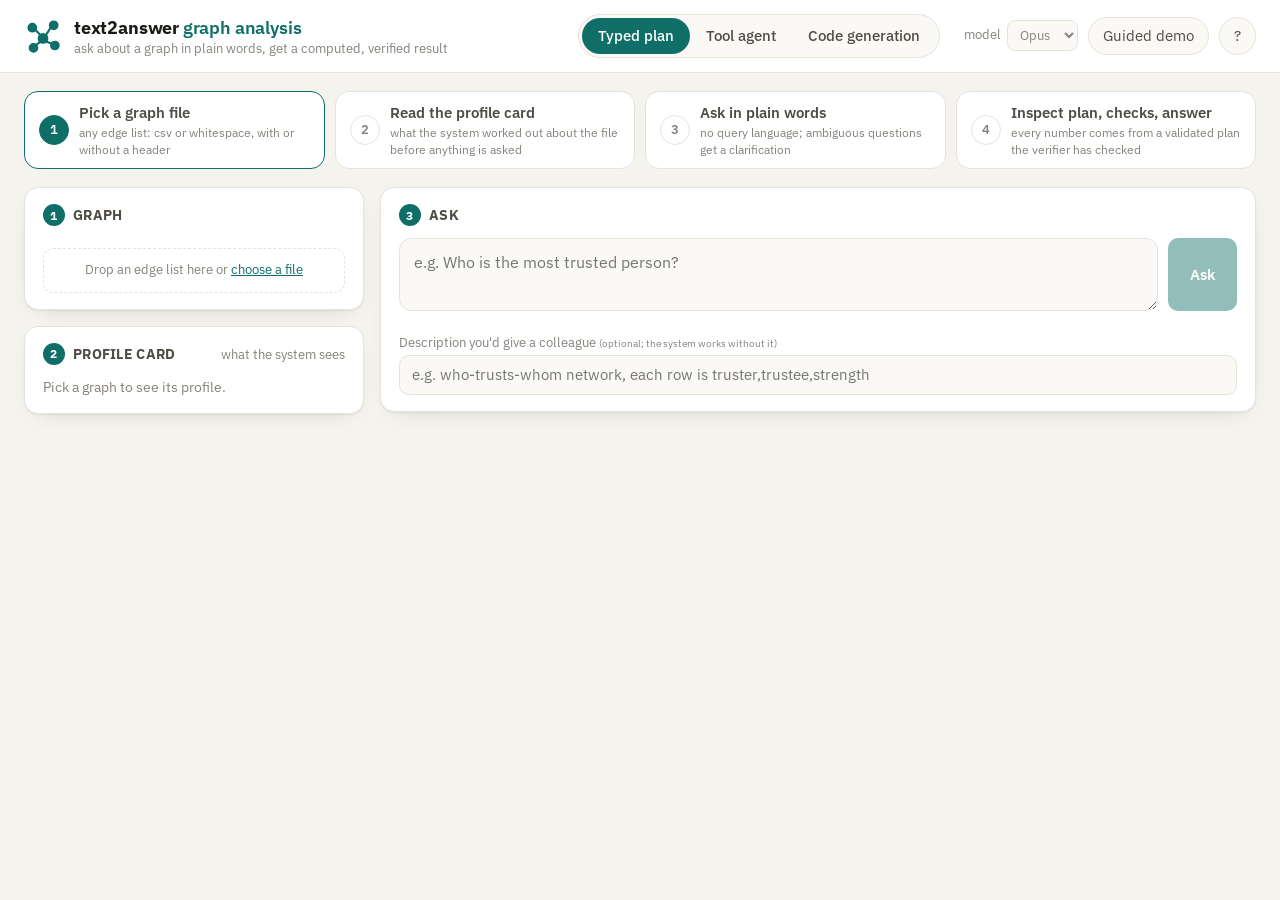
==== prototype/demo/static/index.html @ 997b953f "Demo web UI: server, single-page front end, scene recorder, static builder Standard-library server w" ====
<!doctype html>
<html lang="en">
<head>
<meta charset="utf-8">
<meta name="viewport" content="width=device-width, initial-scale=1">
<title>text2answer graph analysis</title>
<link rel="preconnect" href="https://fonts.googleapis.com">
<link rel="stylesheet" href="https://fonts.googleapis.com/css2?family=IBM+Plex+Sans:wght@400;500;600;700&family=IBM+Plex+Mono:wght@400;500&display=swap">
<link rel="stylesheet" href="style.css">
</head>
<body>
<header class="top">
  <div class="brand">
    <svg class="logo" viewBox="0 0 32 32" aria-hidden="true"><circle cx="7" cy="9" r="3.2"/><circle cx="25" cy="7" r="3.2"/><circle cx="16" cy="18" r="3.6"/><circle cx="8" cy="26" r="3.2"/><circle cx="26" cy="24" r="3.2"/><path d="M9.5 10.8 14 15.4M22.8 8.6 18.4 15.2M14 20.8 10 23.6M18.6 20.6 23.4 22.6" /></svg>
    <div><div class="name">text2answer <span>graph analysis</span></div><div class="tag">ask about a graph in plain words, get a computed, verified result</div></div>
  </div>
  <nav class="modes" role="tablist" aria-label="Executor">
    <button class="mode active" data-system="full" title="Typed plan: interpretation, validated dataflow plan, verifier, cost model">Typed plan</button>
    <button class="mode" data-system="flat" title="Conventional agent: the model calls one tool at a time">Tool agent</button>
    <button class="mode" data-system="codegen" title="The model writes a Python script that is executed">Code generation</button>
  </nav>
  <div class="right">
    <label class="model">model <select id="model"><option value="claude-opus-5-5">Opus</option><option value="claude-haiku-5-5">Haiku</option></select></label>
    <button id="btn-scenes" class="ghost">Guided demo</button>
    <button id="btn-help" class="ghost" aria-label="How it works">?</button>
  </div>
</header>

<ol class="steps" id="steps">
  <li class="step current" data-step="1"><b>1</b><span>Pick a graph file</span><small>any edge list: csv or whitespace, with or without a header</small></li>
  <li class="step" data-step="2"><b>2</b><span>Read the profile card</span><small>what the system worked out about the file before anything is asked</small></li>
  <li class="step" data-step="3"><b>3</b><span>Ask in plain words</span><small>no query language; ambiguous questions get a clarification</small></li>
  <li class="step" data-step="4"><b>4</b><span>Inspect plan, checks, answer</span><small>every number comes from a validated plan the verifier has checked</small></li>
</ol>

<main class="layout">
  <aside class="rail">
    <section class="card" id="graph-card">
      <h2><span class="num">1</span>Graph</h2>
      <div class="ds-list" id="ds-list"></div>
      <div class="upload" id="upload"><input type="file" id="file" hidden><span>Drop an edge list here or <a href="#" id="upload-link">choose a file</a></span></div>
    </section>
    <section class="card" id="profile-card">
      <h2><span class="num">2</span>Profile card <span class="hint">what the system sees</span></h2>
      <div id="profile" class="profile empty">Pick a graph to see its profile.</div>
    </section>
  </aside>

  <section class="main">
    <section class="card ask" id="ask-card">
      <h2><span class="num">3</span>Ask</h2>
      <div class="askrow">
        <textarea id="question" rows="2" placeholder="e.g. Who is the most trusted person?"></textarea>
        <button id="run" class="primary" disabled>Ask</button>
      </div>
      <div class="chips" id="examples"></div>
      <div class="desc-row"><label>Description you'd give a colleague <small>(optional; the system works without it)</small></label><input id="description" placeholder="e.g. who-trusts-whom network, each row is truster,trustee,strength"></div>
    </section>

    <section class="card progress hidden" id="progress-card">
      <div class="prog-head"><div id="prog-title">Working</div><div id="prog-time" class="mono"></div></div>
      <ol class="stages" id="stages"></ol>
    </section>

    <section id="result" class="result hidden">
      <div class="result-grid">
        <section class="card answer" id="answer-card">
          <h2><span class="num">4</span>Answer</h2>
          <div id="answer"></div>
          <div id="clarification" class="clarify hidden"></div>
          <div id="explanation" class="explanation"></div>
          <div id="variants" class="variants"></div>
        </section>
        <section class="card interp" id="interp-card">
          <h2>Interpretation <span class="hint">the assumptions behind the answer</span></h2>
          <div id="interp" class="kv"></div>
        </section>
      </div>

      <div class="result-grid two">
        <section class="card plan" id="plan-card">
          <h2>Plan <span class="hint" id="plan-hint">typed dataflow the executor ran</span></h2>
          <div id="plan"></div>
        </section>
        <section class="card verify" id="verify-card">
          <h2>Verification <span class="hint">checks made without knowing the right answer</span></h2>
          <div id="findings"></div>
        </section>
      </div>

      <section class="card cost" id="cost-card">
        <h2>Cost <span class="hint">what this answer took</span></h2>
        <div id="cost" class="tiles"></div>
        <div id="tiers" class="tiers"></div>
      </section>
    </section>
  </section>
</main>

<div class="drawer hidden" id="scenes">
  <div class="drawer-head"><h3>Guided demo</h3><button class="ghost" id="scenes-close">close</button></div>
  <p class="muted">Recorded runs that replay instantly, no model call. Each one shows one thing the system guarantees.</p>
  <div id="scene-list"></div>
</div>

<div class="modal hidden" id="help">
  <div class="modal-box">
    <h3>How it works</h3>
    <p>You give the system an edge-list file and a question in plain language. The language model never sees the graph. It sees a <b>profile card</b>: statistics the system computed from the file (is each edge listed once or in both directions, is there a header, which column looks like a weight, are there repeated rows), with the semantics it inferred and its confidence.</p>
    <p>From the card and your question the model writes a <b>typed plan</b>: a small dataflow of operators from a fixed catalogue (degree, shortest path, communities, betweenness, ...). The plan is validated against the catalogue's types, its cost is estimated, and expensive steps are switched to approximate tiers when the graph is large. Then the plan is executed, not the model's prose.</p>
    <p>A <b>verifier</b> checks the result without knowing the right answer: invariants (a partition covers every node, PageRank sums to one), agreement between methods, and consistency between your question, the stated interpretation and the plan ("you asked for followers, the plan used out-degree"). When the question is genuinely ambiguous the system asks you instead of guessing.</p>
    <p>The <b>Tool agent</b> and <b>Code generation</b> tabs run the same question through two conventional baselines, so you can compare what they return and what they cannot show you.</p>
    <button class="primary" id="help-close">Got it</button>
  </div>
</div>

<script src="app.js"></script>
</body>
</html>
---- prototype/demo/static/style.css ----
:root {
  --bg: #f4f3ee; --panel: #ffffff; --panel-2: #faf9f5; --ink: #1c1b18; --ink-2: #4f4d46; --muted: #85827a; --line: #e6e3da;
  --accent: #0f6e68; --accent-2: #d9f0ec; --accent-ink: #0b4f4b;
  --warn: #b26b00; --warn-bg: #fff4e0; --bad: #b3261e; --bad-bg: #fde8e6; --ok: #2b7a3d; --ok-bg: #e6f4ea; --info-bg: #eef1f5;
  --t-graph: #5b6abf; --t-nodemap: #0f6e68; --t-nodeset: #2e8b57; --t-partition: #a0529d; --t-scalar: #c27c0e; --t-table: #7a6b4f; --t-bool: #c25050; --t-path: #3b82a0;
  --radius: 14px; --shadow: 0 1px 2px rgba(20,18,10,.06), 0 8px 24px -16px rgba(20,18,10,.25);
  --sans: "IBM Plex Sans", ui-sans-serif, system-ui, -apple-system, "Segoe UI", Roboto, Helvetica, Arial, sans-serif;
  --mono: "IBM Plex Mono", ui-monospace, SFMono-Regular, Menlo, Consolas, monospace;
}
@media (prefers-color-scheme: dark) {
  :root:not([data-theme="light"]) {
    --bg: #15171a; --panel: #1d2024; --panel-2: #23272c; --ink: #ecebe6; --ink-2: #c3c1b9; --muted: #8b8980; --line: #2f343a;
    --accent: #58b9b0; --accent-2: #173532; --accent-ink: #9fe3db;
    --warn: #f0b35a; --warn-bg: #3a2c12; --bad: #ef6b63; --bad-bg: #3d1f1d; --ok: #7fcf8f; --ok-bg: #1d3524; --info-bg: #242a31;
    --shadow: 0 1px 2px rgba(0,0,0,.4), 0 10px 30px -18px rgba(0,0,0,.8);
  }
}
:root[data-theme="dark"] {
  --bg: #15171a; --panel: #1d2024; --panel-2: #23272c; --ink: #ecebe6; --ink-2: #c3c1b9; --muted: #8b8980; --line: #2f343a;
  --accent: #58b9b0; --accent-2: #173532; --accent-ink: #9fe3db;
  --warn: #f0b35a; --warn-bg: #3a2c12; --bad: #ef6b63; --bad-bg: #3d1f1d; --ok: #7fcf8f; --ok-bg: #1d3524; --info-bg: #242a31;
}
* { box-sizing: border-box; }
html, body { margin: 0; background: var(--bg); color: var(--ink); font-family: var(--sans); font-size: 15px; line-height: 1.45; }
button, input, select, textarea { font: inherit; color: inherit; }
:focus-visible { outline: 2px solid var(--accent); outline-offset: 2px; }
@media (prefers-reduced-motion: reduce) { * { animation: none !important; scroll-behavior: auto !important; } }
a { color: var(--accent); }
.mono { font-family: var(--mono); font-size: .86em; }
.hidden { display: none !important; }
.muted { color: var(--muted); }

/* header */
.top { display: flex; align-items: center; gap: 24px; padding-block: 14px; padding-left: max(24px, env(safe-area-inset-left, 0px)); padding-right: max(24px, env(safe-area-inset-right, 0px)); background: var(--panel); border-bottom: 1px solid var(--line); position: sticky; top: env(safe-area-inset-top, 0px); z-index: 5; }
body::before { content: ""; position: fixed; inset: 0 0 auto; height: env(safe-area-inset-top, 0px); z-index: 10; background: var(--panel); }
.brand { display: flex; align-items: center; gap: 12px; min-width: 0; }
.logo { width: 38px; height: 38px; fill: var(--accent); stroke: var(--accent); stroke-width: 1.8; stroke-linecap: round; }
.brand .name { font-weight: 700; font-size: 18px; letter-spacing: -.01em; }
.brand .name span { color: var(--accent); font-weight: 600; }
.brand .tag { color: var(--muted); font-size: 12.5px; margin-top: -2px; }
.modes { display: flex; background: var(--panel-2); border: 1px solid var(--line); border-radius: 999px; padding: 3px; margin-left: auto; }
.mode { border: 0; background: transparent; padding: 7px 16px; border-radius: 999px; color: var(--ink-2); cursor: pointer; font-weight: 500; }
.mode.active { background: var(--accent); color: #fff; }
.right { display: flex; align-items: center; gap: 10px; }
.model { color: var(--muted); font-size: 13px; display: flex; gap: 6px; align-items: center; }
.model select { border: 1px solid var(--line); background: var(--panel-2); border-radius: 8px; padding: 5px 8px; }
.ghost { border: 1px solid var(--line); background: var(--panel-2); border-radius: 999px; padding: 7px 14px; cursor: pointer; color: var(--ink-2); }
.ghost:hover { border-color: var(--accent); color: var(--accent); }
.primary { border: 0; background: var(--accent); color: #fff; border-radius: 10px; padding: 10px 22px; font-weight: 600; cursor: pointer; }
.primary:disabled { opacity: .45; cursor: not-allowed; }

/* steps ribbon */
.steps { list-style: none; display: grid; grid-template-columns: repeat(4, 1fr); gap: 10px; margin: 18px 0 6px; padding-block: 0; padding-left: max(24px, env(safe-area-inset-left, 0px)); padding-right: max(24px, env(safe-area-inset-right, 0px)); }
.step { display: grid; grid-template-columns: 30px 1fr; grid-template-rows: auto auto; column-gap: 10px; align-items: center; padding: 10px 14px; border: 1px solid var(--line); border-radius: var(--radius); background: var(--panel); color: var(--muted); }
.step b { grid-row: 1 / span 2; width: 30px; height: 30px; display: grid; place-items: center; border-radius: 50%; border: 1.5px solid var(--line); font-weight: 600; font-size: 13px; }
.step span { font-weight: 600; color: var(--ink-2); }
.step small { font-size: 12px; }
.step.current { border-color: var(--accent); }
.step.current b { background: var(--accent); border-color: var(--accent); color: #fff; }
.step.done b { background: var(--accent-2); border-color: var(--accent-2); color: var(--accent-ink); }

/* layout */
.layout { display: grid; grid-template-columns: 340px minmax(0, 1fr); gap: 16px; padding-block: 12px 40px; padding-left: max(24px, env(safe-area-inset-left, 0px)); padding-right: max(24px, env(safe-area-inset-right, 0px)); align-items: start; }
.rail { display: flex; flex-direction: column; gap: 16px; position: sticky; top: calc(82px + env(safe-area-inset-top, 0px)); min-width: 0; }
.main { display: flex; flex-direction: column; gap: 16px; min-width: 0; }
.card { background: var(--panel); border: 1px solid var(--line); border-radius: var(--radius); padding: 16px 18px; box-shadow: var(--shadow); }
.card h2 { margin: 0 0 12px; font-size: 14px; letter-spacing: .02em; text-transform: uppercase; color: var(--ink-2); display: flex; align-items: center; gap: 8px; font-weight: 700; }
.card h2 .hint { text-transform: none; letter-spacing: 0; font-weight: 400; color: var(--muted); margin-left: auto; font-size: 12.5px; }
.num { width: 22px; height: 22px; border-radius: 50%; background: var(--accent); color: #fff; display: inline-grid; place-items: center; font-size: 12px; }

/* datasets */
.ds-list { display: flex; flex-direction: column; gap: 6px; max-height: 31vh; overflow: auto; margin: 0 -6px; padding: 0 6px; }
.ds { display: grid; grid-template-columns: 1fr auto; gap: 2px 10px; padding: 9px 12px; border-radius: 10px; border: 1px solid transparent; cursor: pointer; text-align: left; background: transparent; }
.ds:hover { background: var(--panel-2); }
.ds.active { border-color: var(--accent); background: var(--accent-2); }
.ds .n { font-weight: 600; }
.ds .f { color: var(--muted); font-size: 12px; grid-column: 1 / -1; font-family: var(--mono); }
.ds .sz { color: var(--muted); font-size: 12px; }
.ds .tier { font-size: 10.5px; text-transform: uppercase; letter-spacing: .06em; color: var(--accent-ink); background: var(--accent-2); border-radius: 6px; padding: 1px 6px; justify-self: end; }
.upload { margin-top: 10px; border: 1.5px dashed var(--line); border-radius: 10px; padding: 12px; text-align: center; color: var(--muted); font-size: 13px; }
.upload.over { border-color: var(--accent); background: var(--accent-2); }

/* profile */
.profile.empty { color: var(--muted); font-size: 14px; }
.stat-row { display: grid; grid-template-columns: repeat(3, 1fr); gap: 8px; margin-bottom: 12px; }
.stat { background: var(--panel-2); border-radius: 10px; padding: 8px 10px; }
.stat .v { font-weight: 700; font-size: 17px; letter-spacing: -.01em; font-variant-numeric: tabular-nums; }
.stat .l { color: var(--muted); font-size: 11.5px; }
.sem { display: flex; flex-direction: column; gap: 8px; }
.sem-row { display: grid; grid-template-columns: 92px 1fr; gap: 10px; align-items: start; font-size: 13.5px; }
.sem-row .k { color: var(--muted); }
.sem-row .val { font-weight: 600; }
.conf { height: 4px; background: var(--line); border-radius: 2px; margin: 6px 0 4px; overflow: hidden; }
.conf i { display: block; height: 100%; background: var(--accent); }
.sem-row .ev { color: var(--ink-2); font-size: 12.5px; }
.ask-badge { display: inline-block; margin-top: 8px; padding: 4px 8px; border-radius: 8px; background: var(--warn-bg); color: var(--warn); font-size: 12.5px; }
.head-sample { margin-top: 12px; font-family: var(--mono); font-size: 11.5px; color: var(--ink-2); background: var(--panel-2); border-radius: 8px; padding: 8px 10px; white-space: pre; overflow: auto; }
details.more summary { cursor: pointer; color: var(--muted); font-size: 12.5px; margin-top: 8px; }

/* ask */
.askrow { display: flex; gap: 10px; align-items: stretch; }
.askrow textarea { flex: 1; resize: vertical; border: 1.5px solid var(--line); border-radius: 12px; padding: 12px 14px; background: var(--panel-2); font-size: 16px; min-height: 58px; }
.askrow textarea:focus { outline: none; border-color: var(--accent); }
.chips { display: flex; flex-wrap: wrap; gap: 6px; margin-top: 10px; }
.chip { border: 1px solid var(--line); background: var(--panel-2); border-radius: 999px; padding: 5px 12px; font-size: 13px; cursor: pointer; color: var(--ink-2); }
.chip:hover { border-color: var(--accent); color: var(--accent); }
.desc-row { margin-top: 12px; display: grid; gap: 4px; }
.desc-row label { color: var(--muted); font-size: 12.5px; }
.desc-row input { border: 1px solid var(--line); background: var(--panel-2); border-radius: 10px; padding: 8px 12px; }

/* progress */
.prog-head { display: flex; justify-content: space-between; align-items: baseline; margin-bottom: 8px; font-weight: 600; }
.stages { list-style: none; margin: 0; padding: 0; display: flex; flex-wrap: wrap; gap: 6px 14px; }
.stages li { display: flex; align-items: center; gap: 6px; color: var(--muted); font-size: 13px; }
.stages li::before { content: ""; width: 8px; height: 8px; border-radius: 50%; background: var(--line); }
.stages li.active { color: var(--ink); }
.stages li.active::before { background: var(--accent); animation: pulse 1.2s infinite; }
.stages li.done { color: var(--ink-2); }
.stages li.done::before { background: var(--accent); }
@keyframes pulse { 0%,100% { opacity: 1; } 50% { opacity: .35; } }

/* result */
.result { display: flex; flex-direction: column; gap: 16px; }
.result-grid { display: grid; grid-template-columns: minmax(0, 1.4fr) minmax(0, 1fr); gap: 16px; }
.result-grid.two { grid-template-columns: minmax(0, 1.25fr) minmax(0, 1fr); }
.answer .sub { margin: 4px 0 10px; }
.answer .sub-l { font-size: 12px; text-transform: uppercase; letter-spacing: .06em; color: var(--muted); margin-bottom: 2px; }
.answer .big { font-size: 30px; font-weight: 700; letter-spacing: -.02em; line-height: 1.15; margin: 4px 0 8px; font-variant-numeric: tabular-nums; }
.answer .big.small { font-size: 20px; }
.answer .list { display: flex; flex-wrap: wrap; gap: 6px; margin: 4px 0 8px; }
.pill { background: var(--panel-2); border: 1px solid var(--line); border-radius: 999px; padding: 4px 10px; font-size: 13.5px; }
.pill b { color: var(--accent); font-weight: 600; margin-right: 6px; font-size: 12px; }
.pill .v { color: var(--muted); margin-left: 6px; font-family: var(--mono); font-size: 12px; }
.explanation { color: var(--ink-2); font-size: 14.5px; margin-top: 6px; }
.clarify { background: var(--warn-bg); color: var(--warn); border-radius: 10px; padding: 10px 12px; margin: 6px 0; font-weight: 500; }
.variants { margin-top: 10px; display: grid; gap: 6px; }
.variant { background: var(--panel-2); border-radius: 10px; padding: 8px 10px; font-size: 13px; }
.variant b { color: var(--ink-2); }
.error { background: var(--bad-bg); color: var(--bad); border-radius: 10px; padding: 10px 12px; }
.kv { display: grid; grid-template-columns: auto 1fr; gap: 6px 12px; font-size: 13.5px; }
.kv .k { color: var(--muted); }
.kv .v { font-weight: 500; overflow-wrap: anywhere; }
.flag { display: inline-block; padding: 1px 8px; border-radius: 6px; font-size: 12.5px; font-weight: 600; }
.flag.yes { background: var(--accent-2); color: var(--accent-ink); }
.flag.no { background: var(--panel-2); color: var(--muted); border: 1px solid var(--line); }

/* plan */
.plan svg { width: 100%; height: auto; display: block; }
.plan .node rect { fill: var(--panel-2); stroke: var(--line); stroke-width: 1; rx: 10; }
.plan .node.answer rect { stroke: var(--accent); stroke-width: 2; }
.plan .node text { font-family: var(--sans); fill: var(--ink); }
.plan .node .op { font-weight: 700; font-size: 13px; }
.plan .node .args { font-family: var(--mono); font-size: 10.5px; fill: var(--ink-2); }
.plan .node .time { font-family: var(--mono); font-size: 10px; fill: var(--muted); }
.plan .type { font-size: 9.5px; font-weight: 700; letter-spacing: .06em; fill: #fff; }
.plan .edge { fill: none; stroke: var(--muted); stroke-width: 1.4; opacity: .7; }
.plan .edge-label { font-family: var(--mono); font-size: 9.5px; fill: var(--muted); }
.plan .legend { display: flex; flex-wrap: wrap; gap: 6px 12px; margin-top: 8px; font-size: 11.5px; color: var(--muted); }
.plan .legend i { display: inline-block; width: 9px; height: 9px; border-radius: 2px; margin-right: 5px; vertical-align: -1px; }
.plan .notes { margin: 10px 0 0; padding: 0; list-style: none; display: grid; gap: 4px; font-size: 13px; color: var(--ink-2); }
.plan .notes li b { font-family: var(--mono); font-size: 12px; color: var(--accent); margin-right: 6px; }
.rationale { color: var(--muted); font-size: 13px; margin-top: 8px; }
pre.code { background: #14171b; color: #e6e6e6; border-radius: 10px; padding: 12px 14px; font-family: var(--mono); font-size: 12px; overflow: auto; max-height: 420px; margin: 0; }
.transcript { display: grid; gap: 8px; max-height: 460px; overflow: auto; }
.bubble { border-radius: 10px; padding: 8px 10px; font-family: var(--mono); font-size: 12px; white-space: pre-wrap; overflow-wrap: anywhere; }
.bubble.assistant { background: var(--accent-2); color: var(--accent-ink); }
.bubble.tool { background: var(--panel-2); color: var(--ink-2); }
.bubble.user { background: var(--info-bg); color: var(--ink-2); }
.bubble .who { font-family: var(--sans); font-size: 10.5px; text-transform: uppercase; letter-spacing: .08em; color: var(--muted); margin-bottom: 4px; }
.absent { color: var(--muted); font-size: 13.5px; background: var(--panel-2); border-radius: 10px; padding: 12px; }

/* findings */
.findings { display: grid; gap: 6px; }
.finding { display: grid; grid-template-columns: 22px 1fr; gap: 8px; padding: 8px 10px; border-radius: 10px; font-size: 13.5px; background: var(--info-bg); }
.finding .ic { width: 20px; height: 20px; border-radius: 50%; display: grid; place-items: center; font-size: 12px; font-weight: 700; color: #fff; }
.finding.ok .ic { background: var(--ok); } .finding.ok { background: var(--ok-bg); }
.finding.warn .ic { background: var(--warn); } .finding.warn { background: var(--warn-bg); }
.finding.error .ic { background: var(--bad); } .finding.error { background: var(--bad-bg); }
.finding.info .ic { background: var(--muted); }
.finding .d { color: var(--ink-2); font-size: 12.5px; }
.verdict { display: flex; gap: 8px; align-items: center; margin-bottom: 10px; font-weight: 600; }
.verdict .dot { width: 10px; height: 10px; border-radius: 50%; }

/* cost */
.tiles { display: grid; grid-template-columns: repeat(5, 1fr); gap: 8px; }
.tiers { margin-top: 10px; display: grid; gap: 4px; font-size: 13px; color: var(--ink-2); }
.tiers li, .tiers div { background: var(--warn-bg); color: var(--warn); border-radius: 8px; padding: 6px 10px; }

/* scenes drawer */
.drawer { position: fixed; top: 0; right: 0; width: 420px; max-width: 100vw; height: 100vh; background: var(--panel); border-left: 1px solid var(--line); box-shadow: -10px 0 40px -20px rgba(0,0,0,.5); padding: 18px 20px; z-index: 20; overflow: auto; }
.drawer-head { display: flex; justify-content: space-between; align-items: center; }
.drawer h3 { margin: 0; }
.scene { border: 1px solid var(--line); border-radius: 12px; padding: 12px 14px; margin-top: 10px; cursor: pointer; background: var(--panel-2); }
.scene:hover { border-color: var(--accent); }
.scene .t { font-weight: 600; }
.scene .s { color: var(--muted); font-size: 13px; margin-top: 2px; }
.scene .q { margin-top: 6px; font-size: 13px; color: var(--accent-ink); background: var(--accent-2); border-radius: 8px; padding: 4px 8px; display: inline-block; }
.scene .sys { float: right; font-size: 11px; text-transform: uppercase; letter-spacing: .06em; color: var(--muted); }
.replay-banner { background: var(--accent-2); color: var(--accent-ink); border-radius: 10px; padding: 8px 12px; font-size: 13.5px; display: flex; justify-content: space-between; align-items: center; }

/* modal */
.modal { position: fixed; inset: 0; background: rgba(0,0,0,.35); display: grid; place-items: center; z-index: 30; padding: 16px; }
.modal-box { background: var(--panel); border-radius: 16px; padding: 22px 26px; max-width: 640px; box-shadow: var(--shadow); }
.modal-box h3 { margin-top: 0; }
.modal-box p { color: var(--ink-2); }

@media (max-width: 1000px) {
  .layout { grid-template-columns: 1fr; }
  .rail { position: static; }
  .steps { grid-template-columns: repeat(2, 1fr); }
  .result-grid, .result-grid.two { grid-template-columns: 1fr; }
  .tiles { grid-template-columns: repeat(2, 1fr); }
  .top { flex-wrap: wrap; gap: 10px; }
  .modes { margin-left: 0; }
}
@media (max-width: 640px) {
  .top, .steps, .layout { padding-left: max(16px, env(safe-area-inset-left, 0px)); padding-right: max(16px, env(safe-area-inset-right, 0px)); }
  .steps { grid-template-columns: 1fr; margin: 12px 0 0; }
  .brand .tag { display: none; }
  .askrow { flex-direction: column; }
  .drawer { width: 100vw; }
}
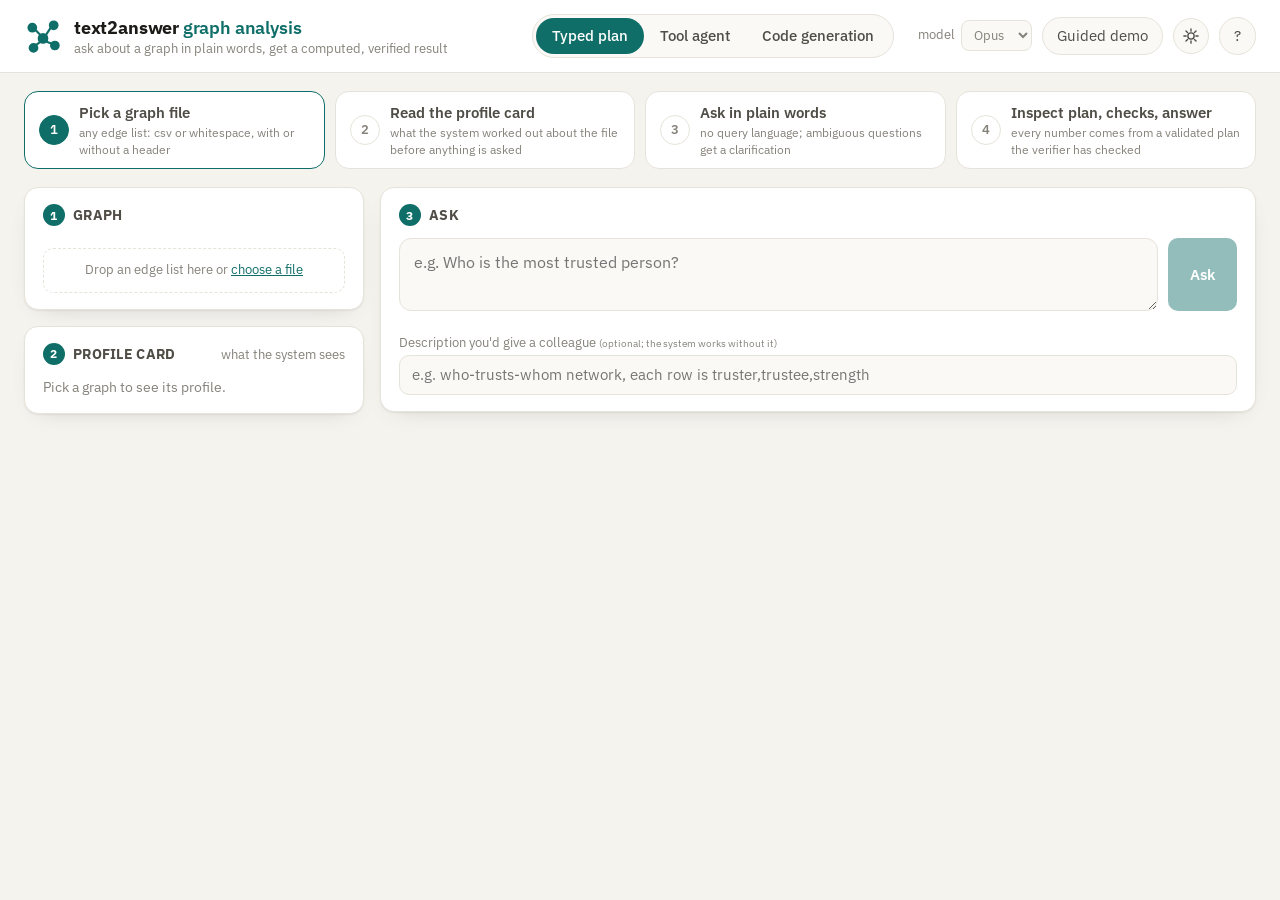
==== commit 6e686569: "Demo UI: light/dark toggle and a zoomable, pannable graph panel Co-Authored-By: Claude Fable 5.1 <no" ====
--- a/prototype/demo/static/index.html
+++ b/prototype/demo/static/index.html
@@ -22,6 +22,10 @@
   <div class="right">
     <label class="model">model <select id="model"><option value="claude-opus-5-5">Opus</option><option value="claude-haiku-5-5">Haiku</option></select></label>
     <button id="btn-scenes" class="ghost">Guided demo</button>
+    <button id="btn-theme" class="ghost icon" aria-label="Switch between light and dark" title="Light / dark">
+      <svg class="sun" viewBox="0 0 24 24" aria-hidden="true"><circle cx="12" cy="12" r="4.2"/><path d="M12 2.5v3M12 18.5v3M2.5 12h3M18.5 12h3M5.3 5.3l2.1 2.1M16.6 16.6l2.1 2.1M5.3 18.7l2.1-2.1M16.6 7.4l2.1-2.1"/></svg>
+      <svg class="moon" viewBox="0 0 24 24" aria-hidden="true"><path d="M20 14.5A8.5 8.5 0 0 1 9.5 4a8.5 8.5 0 1 0 10.5 10.5z"/></svg>
+    </button>
     <button id="btn-help" class="ghost" aria-label="How it works">?</button>
   </div>
 </header>
@@ -62,38 +66,56 @@
       <ol class="stages" id="stages"></ol>
     </section>
 
-    <section id="result" class="result hidden">
-      <div class="result-grid">
+    <div class="top-grid solo" id="top-grid">
+      <section id="result" class="result hidden">
         <section class="card answer" id="answer-card">
           <h2><span class="num">4</span>Answer</h2>
           <div id="answer"></div>
           <div id="clarification" class="clarify hidden"></div>
           <div id="explanation" class="explanation"></div>
           <div id="variants" class="variants"></div>
+          <div class="summary-strip" id="summary">
+            <div id="summary-items" class="summary-items"></div>
+            <button class="ghost" id="toggle-details" aria-expanded="false">Show how this was computed</button>
+          </div>
         </section>
+      </section>
+      <section class="card graph-card hidden" id="viz-card">
+        <h2>Graph <span class="hint" id="viz-hint">a neighbourhood of the graph</span></h2>
+        <div id="viz" class="viz">
+          <div class="viz-ctl" role="group" aria-label="Zoom">
+            <button id="zoom-in" title="Zoom in" aria-label="Zoom in">+</button>
+            <button id="zoom-out" title="Zoom out" aria-label="Zoom out">−</button>
+            <button id="zoom-fit" title="Fit to view" aria-label="Fit to view">⤢</button>
+          </div>
+          <div id="viz-svg"></div>
+          <div class="viz-tip">scroll to zoom · drag to pan · double-click to reset</div>
+        </div>
+        <div class="viz-legend" id="viz-legend"></div>
+      </section>
+    </div>
+
+      <div id="details" class="details hidden">
         <section class="card interp" id="interp-card">
           <h2>Interpretation <span class="hint">the assumptions behind the answer</span></h2>
           <div id="interp" class="kv"></div>
         </section>
-      </div>
-
-      <div class="result-grid two">
-        <section class="card plan" id="plan-card">
-          <h2>Plan <span class="hint" id="plan-hint">typed dataflow the executor ran</span></h2>
-          <div id="plan"></div>
-        </section>
-        <section class="card verify" id="verify-card">
-          <h2>Verification <span class="hint">checks made without knowing the right answer</span></h2>
-          <div id="findings"></div>
+        <div class="result-grid two">
+          <section class="card plan" id="plan-card">
+            <h2>Plan <span class="hint" id="plan-hint">typed dataflow the executor ran</span></h2>
+            <div id="plan"></div>
+          </section>
+          <section class="card verify" id="verify-card">
+            <h2>Verification <span class="hint">checks made without knowing the right answer</span></h2>
+            <div id="findings"></div>
+          </section>
+        </div>
+        <section class="card cost" id="cost-card">
+          <h2>Cost <span class="hint">what this answer took</span></h2>
+          <div id="cost" class="tiles"></div>
+          <div id="tiers" class="tiers"></div>
         </section>
       </div>
-
-      <section class="card cost" id="cost-card">
-        <h2>Cost <span class="hint">what this answer took</span></h2>
-        <div id="cost" class="tiles"></div>
-        <div id="tiers" class="tiers"></div>
-      </section>
-    </section>
   </section>
 </main>
 
--- a/prototype/demo/static/style.css
+++ b/prototype/demo/static/style.css
@@ -1,6 +1,6 @@
 :root {
   --bg: #f4f3ee; --panel: #ffffff; --panel-2: #faf9f5; --ink: #1c1b18; --ink-2: #4f4d46; --muted: #85827a; --line: #e6e3da;
-  --accent: #0f6e68; --accent-2: #d9f0ec; --accent-ink: #0b4f4b;
+  --accent: #0f6e68; --accent-2: #d9f0ec; --accent-ink: #0b4f4b; --on-accent: #ffffff;
   --warn: #b26b00; --warn-bg: #fff4e0; --bad: #b3261e; --bad-bg: #fde8e6; --ok: #2b7a3d; --ok-bg: #e6f4ea; --info-bg: #eef1f5;
   --t-graph: #5b6abf; --t-nodemap: #0f6e68; --t-nodeset: #2e8b57; --t-partition: #a0529d; --t-scalar: #c27c0e; --t-table: #7a6b4f; --t-bool: #c25050; --t-path: #3b82a0;
   --radius: 14px; --shadow: 0 1px 2px rgba(20,18,10,.06), 0 8px 24px -16px rgba(20,18,10,.25);
@@ -9,15 +9,17 @@
 }
 @media (prefers-color-scheme: dark) {
   :root:not([data-theme="light"]) {
+    color-scheme: dark;
     --bg: #15171a; --panel: #1d2024; --panel-2: #23272c; --ink: #ecebe6; --ink-2: #c3c1b9; --muted: #8b8980; --line: #2f343a;
-    --accent: #58b9b0; --accent-2: #173532; --accent-ink: #9fe3db;
+    --accent: #58b9b0; --accent-2: #173532; --accent-ink: #9fe3db; --on-accent: #0c2321;
     --warn: #f0b35a; --warn-bg: #3a2c12; --bad: #ef6b63; --bad-bg: #3d1f1d; --ok: #7fcf8f; --ok-bg: #1d3524; --info-bg: #242a31;
     --shadow: 0 1px 2px rgba(0,0,0,.4), 0 10px 30px -18px rgba(0,0,0,.8);
   }
 }
 :root[data-theme="dark"] {
+  color-scheme: dark;
   --bg: #15171a; --panel: #1d2024; --panel-2: #23272c; --ink: #ecebe6; --ink-2: #c3c1b9; --muted: #8b8980; --line: #2f343a;
-  --accent: #58b9b0; --accent-2: #173532; --accent-ink: #9fe3db;
+  --accent: #58b9b0; --accent-2: #173532; --accent-ink: #9fe3db; --on-accent: #0c2321;
   --warn: #f0b35a; --warn-bg: #3a2c12; --bad: #ef6b63; --bad-bg: #3d1f1d; --ok: #7fcf8f; --ok-bg: #1d3524; --info-bg: #242a31;
 }
 * { box-sizing: border-box; }
@@ -40,13 +42,13 @@
 .brand .tag { color: var(--muted); font-size: 12.5px; margin-top: -2px; }
 .modes { display: flex; background: var(--panel-2); border: 1px solid var(--line); border-radius: 999px; padding: 3px; margin-left: auto; }
 .mode { border: 0; background: transparent; padding: 7px 16px; border-radius: 999px; color: var(--ink-2); cursor: pointer; font-weight: 500; }
-.mode.active { background: var(--accent); color: #fff; }
+.mode.active { background: var(--accent); color: var(--on-accent); }
 .right { display: flex; align-items: center; gap: 10px; }
 .model { color: var(--muted); font-size: 13px; display: flex; gap: 6px; align-items: center; }
 .model select { border: 1px solid var(--line); background: var(--panel-2); border-radius: 8px; padding: 5px 8px; }
 .ghost { border: 1px solid var(--line); background: var(--panel-2); border-radius: 999px; padding: 7px 14px; cursor: pointer; color: var(--ink-2); }
 .ghost:hover { border-color: var(--accent); color: var(--accent); }
-.primary { border: 0; background: var(--accent); color: #fff; border-radius: 10px; padding: 10px 22px; font-weight: 600; cursor: pointer; }
+.primary { border: 0; background: var(--accent); color: var(--on-accent); border-radius: 10px; padding: 10px 22px; font-weight: 600; cursor: pointer; }
 .primary:disabled { opacity: .45; cursor: not-allowed; }
 
 /* steps ribbon */
@@ -56,7 +58,7 @@
 .step span { font-weight: 600; color: var(--ink-2); }
 .step small { font-size: 12px; }
 .step.current { border-color: var(--accent); }
-.step.current b { background: var(--accent); border-color: var(--accent); color: #fff; }
+.step.current b { background: var(--accent); border-color: var(--accent); color: var(--on-accent); }
 .step.done b { background: var(--accent-2); border-color: var(--accent-2); color: var(--accent-ink); }
 
 /* layout */
@@ -66,7 +68,7 @@
 .card { background: var(--panel); border: 1px solid var(--line); border-radius: var(--radius); padding: 16px 18px; box-shadow: var(--shadow); }
 .card h2 { margin: 0 0 12px; font-size: 14px; letter-spacing: .02em; text-transform: uppercase; color: var(--ink-2); display: flex; align-items: center; gap: 8px; font-weight: 700; }
 .card h2 .hint { text-transform: none; letter-spacing: 0; font-weight: 400; color: var(--muted); margin-left: auto; font-size: 12.5px; }
-.num { width: 22px; height: 22px; border-radius: 50%; background: var(--accent); color: #fff; display: inline-grid; place-items: center; font-size: 12px; }
+.num { width: 22px; height: 22px; border-radius: 50%; background: var(--accent); color: var(--on-accent); display: inline-grid; place-items: center; font-size: 12px; }
 
 /* datasets */
 .ds-list { display: flex; flex-direction: column; gap: 6px; max-height: 31vh; overflow: auto; margin: 0 -6px; padding: 0 6px; }
@@ -135,6 +137,9 @@
 .clarify { background: var(--warn-bg); color: var(--warn); border-radius: 10px; padding: 10px 12px; margin: 6px 0; font-weight: 500; }
 .variants { margin-top: 10px; display: grid; gap: 6px; }
 .variant { background: var(--panel-2); border-radius: 10px; padding: 8px 10px; font-size: 13px; }
+.variant > b { display: block; margin-bottom: 4px; }
+.variant .big { font-size: 18px; margin: 2px 0 4px; }
+.variant .pill { font-size: 12.5px; }
 .variant b { color: var(--ink-2); }
 .error { background: var(--bad-bg); color: var(--bad); border-radius: 10px; padding: 10px 12px; }
 .kv { display: grid; grid-template-columns: auto 1fr; gap: 6px 12px; font-size: 13.5px; }
@@ -220,3 +225,51 @@
   .askrow { flex-direction: column; }
   .drawer { width: 100vw; }
 }
+
+/* graph visualisation */
+.graph-card { min-width: 0; }
+.viz { position: relative; background: var(--panel-2); border-radius: 12px; overflow: hidden; }
+.viz svg { width: 100%; height: auto; display: block; }
+.viz .ctx { fill: var(--muted); fill-opacity: .55; stroke: var(--panel); stroke-width: .6; }
+.viz .ans { fill: var(--accent); stroke: var(--panel); stroke-width: 1.2; }
+.viz .pth { fill: var(--t-path); stroke: var(--panel); stroke-width: 1; }
+.viz .e { stroke: var(--muted); stroke-opacity: .28; stroke-width: .6; fill: none; }
+.viz .e.hl { stroke: var(--t-path); stroke-opacity: .95; stroke-width: 2.2; }
+.viz .e.touch { stroke: var(--accent); stroke-opacity: .55; stroke-width: .9; }
+.viz .lbl { font-family: var(--sans); font-size: 7.5px; fill: var(--ink); paint-order: stroke; stroke: var(--panel); stroke-width: 2.4px; stroke-linejoin: round; font-weight: 600; }
+.viz .rk { font-family: var(--sans); font-size: 6.5px; fill: var(--on-accent); font-weight: 700; text-anchor: middle; pointer-events: none; }
+.viz-legend { display: flex; flex-wrap: wrap; gap: 6px 14px; margin-top: 8px; font-size: 12px; color: var(--muted); align-items: center; }
+.viz-legend i { display: inline-block; width: 10px; height: 10px; border-radius: 50%; margin-right: 5px; vertical-align: -1px; }
+.viz-legend .n { margin-left: auto; }
+
+/* result: answer first, details on demand */
+.result .answer { position: relative; }
+.summary-strip { display: flex; flex-wrap: wrap; align-items: center; gap: 10px; margin-top: 14px; padding-top: 12px; border-top: 1px solid var(--line); }
+.summary-items { display: flex; flex-wrap: wrap; gap: 6px 14px; font-size: 13px; color: var(--ink-2); flex: 1; }
+.summary-items .ok { color: var(--ok); font-weight: 600; } .summary-items .warn { color: var(--warn); font-weight: 600; } .summary-items .bad { color: var(--bad); font-weight: 600; }
+.summary-items .sep { color: var(--line); }
+.details { display: flex; flex-direction: column; gap: 16px; }
+.top-grid { display: grid; grid-template-columns: minmax(0, 1.15fr) minmax(0, 1fr); gap: 16px; align-items: start; }
+.top-grid.solo { grid-template-columns: 1fr; }
+.top-grid.solo .viz svg { max-height: 420px; }
+@media (max-width: 1000px) { .top-grid { grid-template-columns: 1fr; } }
+
+/* theme toggle */
+.ghost.icon { width: 36px; height: 36px; padding: 0; display: inline-grid; place-items: center; }
+.ghost.icon svg { width: 18px; height: 18px; fill: none; stroke: currentColor; stroke-width: 1.8; stroke-linecap: round; }
+.ghost.icon .moon { display: none; }
+:root[data-theme="dark"] .ghost.icon .moon { display: block; }
+:root[data-theme="dark"] .ghost.icon .sun { display: none; }
+@media (prefers-color-scheme: dark) {
+  :root:not([data-theme="light"]) .ghost.icon .moon { display: block; }
+  :root:not([data-theme="light"]) .ghost.icon .sun { display: none; }
+}
+
+/* zoomable graph */
+.viz { touch-action: none; }
+.viz svg { cursor: grab; user-select: none; }
+.viz svg.dragging { cursor: grabbing; }
+.viz-ctl { position: absolute; top: 10px; right: 10px; display: flex; flex-direction: column; gap: 4px; z-index: 2; }
+.viz-ctl button { width: 30px; height: 30px; border-radius: 8px; border: 1px solid var(--line); background: var(--panel); color: var(--ink-2); cursor: pointer; font-size: 16px; line-height: 1; display: grid; place-items: center; box-shadow: var(--shadow); }
+.viz-ctl button:hover { border-color: var(--accent); color: var(--accent); }
+.viz-tip { position: absolute; left: 10px; bottom: 8px; font-size: 11px; color: var(--muted); pointer-events: none; }
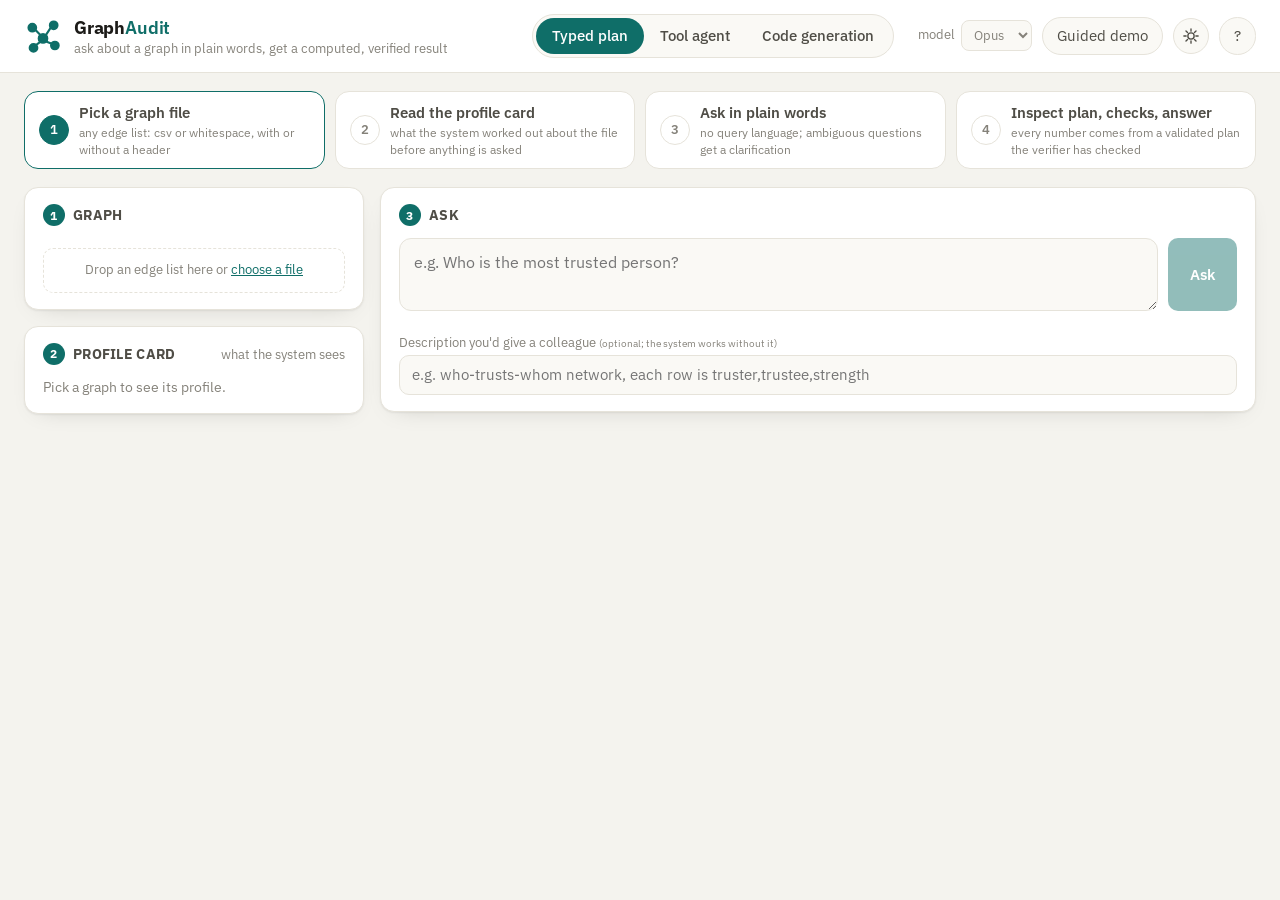
==== commit 1b6436bb: "Reuse experiments E1 and E2 pilot, fixes they exposed, rename to GraphAudit - bench/sessions: region" ====
--- a/prototype/demo/static/index.html
+++ b/prototype/demo/static/index.html
@@ -3,7 +3,7 @@
 <head>
 <meta charset="utf-8">
 <meta name="viewport" content="width=device-width, initial-scale=1">
-<title>text2answer graph analysis</title>
+<title>GraphAudit</title>
 <link rel="preconnect" href="https://fonts.googleapis.com">
 <link rel="stylesheet" href="https://fonts.googleapis.com/css2?family=IBM+Plex+Sans:wght@400;500;600;700&family=IBM+Plex+Mono:wght@400;500&display=swap">
 <link rel="stylesheet" href="style.css">
@@ -12,7 +12,7 @@
 <header class="top">
   <div class="brand">
     <svg class="logo" viewBox="0 0 32 32" aria-hidden="true"><circle cx="7" cy="9" r="3.2"/><circle cx="25" cy="7" r="3.2"/><circle cx="16" cy="18" r="3.6"/><circle cx="8" cy="26" r="3.2"/><circle cx="26" cy="24" r="3.2"/><path d="M9.5 10.8 14 15.4M22.8 8.6 18.4 15.2M14 20.8 10 23.6M18.6 20.6 23.4 22.6" /></svg>
-    <div><div class="name">text2answer <span>graph analysis</span></div><div class="tag">ask about a graph in plain words, get a computed, verified result</div></div>
+    <div><div class="name">Graph<span>Audit</span></div><div class="tag">ask about a graph in plain words, get a computed, verified result</div></div>
   </div>
   <nav class="modes" role="tablist" aria-label="Executor">
     <button class="mode active" data-system="full" title="Typed plan: interpretation, validated dataflow plan, verifier, cost model">Typed plan</button>
--- a/prototype/demo/static/style.css
+++ b/prototype/demo/static/style.css
@@ -273,3 +273,11 @@
 .viz-ctl button { width: 30px; height: 30px; border-radius: 8px; border: 1px solid var(--line); background: var(--panel); color: var(--ink-2); cursor: pointer; font-size: 16px; line-height: 1; display: grid; place-items: center; box-shadow: var(--shadow); }
 .viz-ctl button:hover { border-color: var(--accent); color: var(--accent); }
 .viz-tip { position: absolute; left: 10px; bottom: 8px; font-size: 11px; color: var(--muted); pointer-events: none; }
+
+/* resident-graph state */
+.ds .dot { display: inline-block; width: 8px; height: 8px; border-radius: 50%; margin-right: 7px; vertical-align: 1px; background: var(--line); }
+.ds .dot.ready { background: var(--ok); } .ds .dot.loading { background: var(--warn); animation: pulse 1.2s infinite; } .ds .dot.cached { background: var(--store); }
+.loading { display: flex; align-items: center; gap: 8px; color: var(--ink-2); font-size: 13.5px; }
+.spin { width: 14px; height: 14px; border-radius: 50%; border: 2px solid var(--line); border-top-color: var(--accent); animation: spin 1s linear infinite; }
+@keyframes spin { to { transform: rotate(360deg); } }
+.resident { margin-top: 10px; font-size: 12.5px; color: var(--accent-ink); background: var(--accent-2); border-radius: 8px; padding: 6px 10px; }
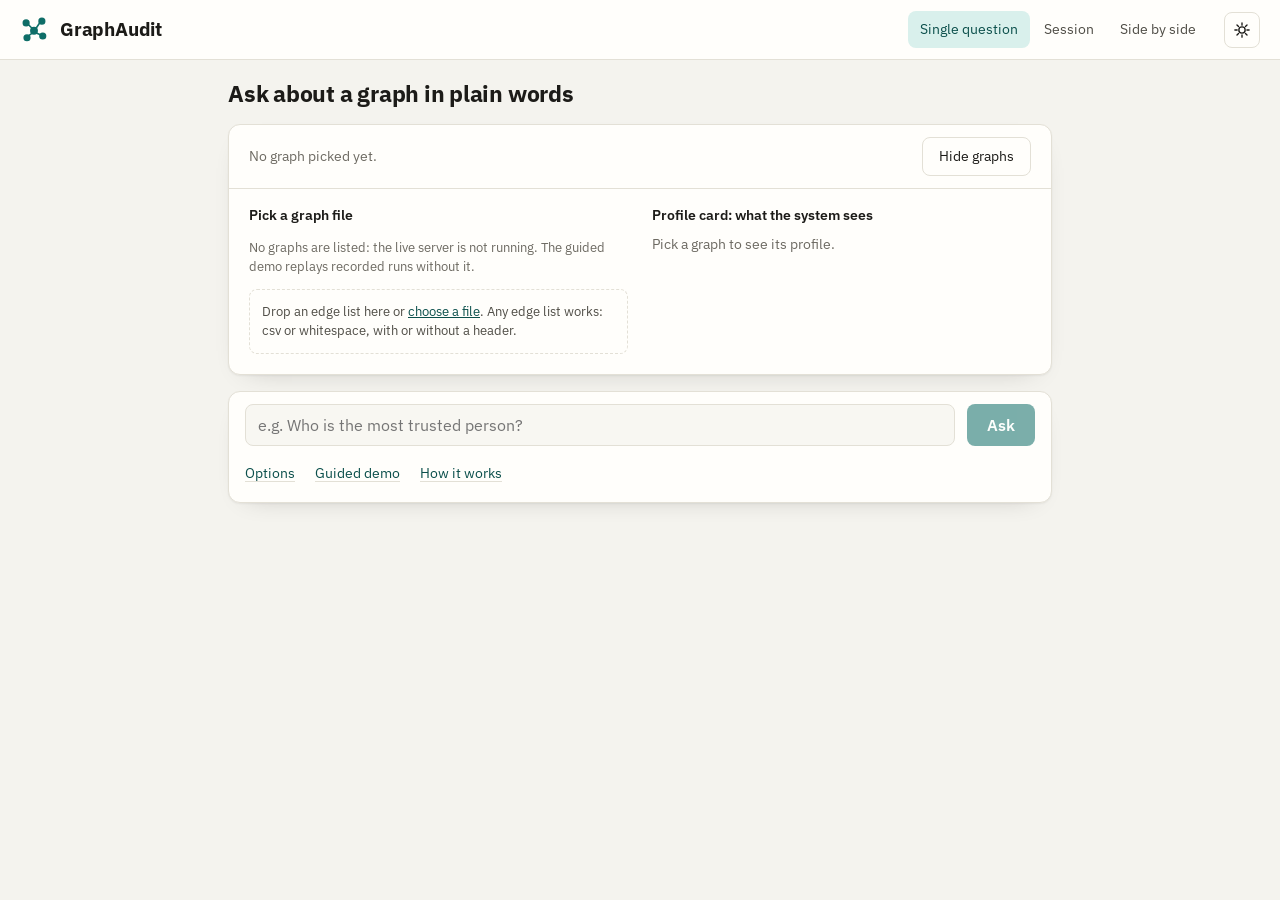
==== commit 851a52f4: "Simplify the demo interface: answer first, details on request - All three pages (single question, se" ====
--- a/prototype/demo/static/index.html
+++ b/prototype/demo/static/index.html
@@ -4,135 +4,130 @@
 <meta charset="utf-8">
 <meta name="viewport" content="width=device-width, initial-scale=1">
 <title>GraphAudit</title>
+<meta name="description" content="Ask about a graph in plain words and get a computed, verified result, with the plan and the checks behind it.">
 <link rel="preconnect" href="https://fonts.googleapis.com">
 <link rel="stylesheet" href="https://fonts.googleapis.com/css2?family=IBM+Plex+Sans:wght@400;500;600;700&family=IBM+Plex+Mono:wght@400;500&display=swap">
-<link rel="stylesheet" href="style.css">
+<link rel="stylesheet" href="audit.css">
 </head>
 <body>
 <header class="top">
-  <div class="brand">
+  <a class="brand" href="index.html" aria-label="GraphAudit, single question">
     <svg class="logo" viewBox="0 0 32 32" aria-hidden="true"><circle cx="7" cy="9" r="3.2"/><circle cx="25" cy="7" r="3.2"/><circle cx="16" cy="18" r="3.6"/><circle cx="8" cy="26" r="3.2"/><circle cx="26" cy="24" r="3.2"/><path d="M9.5 10.8 14 15.4M22.8 8.6 18.4 15.2M14 20.8 10 23.6M18.6 20.6 23.4 22.6" /></svg>
-    <div><div class="name">Graph<span>Audit</span></div><div class="tag">ask about a graph in plain words, get a computed, verified result</div></div>
-  </div>
-  <nav class="modes" role="tablist" aria-label="Executor">
-    <button class="mode active" data-system="full" title="Typed plan: interpretation, validated dataflow plan, verifier, cost model">Typed plan</button>
-    <button class="mode" data-system="flat" title="Conventional agent: the model calls one tool at a time">Tool agent</button>
-    <button class="mode" data-system="codegen" title="The model writes a Python script that is executed">Code generation</button>
+    GraphAudit
+  </a>
+  <nav class="views" aria-label="View">
+    <span class="view active" aria-current="page">Single question</span>
+    <a class="view" href="session.html">Session</a>
+    <a class="view" href="compare.html">Side by side</a>
   </nav>
-  <div class="right">
-    <label class="model">model <select id="model"><option value="claude-opus-5-5">Opus</option><option value="claude-haiku-5-5">Haiku</option></select></label>
-    <button id="btn-scenes" class="ghost">Guided demo</button>
-    <button id="btn-theme" class="ghost icon" aria-label="Switch between light and dark" title="Light / dark">
-      <svg class="sun" viewBox="0 0 24 24" aria-hidden="true"><circle cx="12" cy="12" r="4.2"/><path d="M12 2.5v3M12 18.5v3M2.5 12h3M18.5 12h3M5.3 5.3l2.1 2.1M16.6 16.6l2.1 2.1M5.3 18.7l2.1-2.1M16.6 7.4l2.1-2.1"/></svg>
-      <svg class="moon" viewBox="0 0 24 24" aria-hidden="true"><path d="M20 14.5A8.5 8.5 0 0 1 9.5 4a8.5 8.5 0 1 0 10.5 10.5z"/></svg>
-    </button>
-    <button id="btn-help" class="ghost" aria-label="How it works">?</button>
-  </div>
+  <button type="button" id="btn-theme" class="btn icon" aria-label="Switch between light and dark" title="Light / dark">
+    <svg class="sun" viewBox="0 0 24 24" aria-hidden="true"><circle cx="12" cy="12" r="4.2"/><path d="M12 2.5v3M12 18.5v3M2.5 12h3M18.5 12h3M5.3 5.3l2.1 2.1M16.6 16.6l2.1 2.1M5.3 18.7l2.1-2.1M16.6 7.4l2.1-2.1"/></svg>
+    <svg class="moon" viewBox="0 0 24 24" aria-hidden="true"><path d="M20 14.5A8.5 8.5 0 0 1 9.5 4a8.5 8.5 0 1 0 10.5 10.5z"/></svg>
+  </button>
 </header>
 
-<ol class="steps" id="steps">
-  <li class="step current" data-step="1"><b>1</b><span>Pick a graph file</span><small>any edge list: csv or whitespace, with or without a header</small></li>
-  <li class="step" data-step="2"><b>2</b><span>Read the profile card</span><small>what the system worked out about the file before anything is asked</small></li>
-  <li class="step" data-step="3"><b>3</b><span>Ask in plain words</span><small>no query language; ambiguous questions get a clarification</small></li>
-  <li class="step" data-step="4"><b>4</b><span>Inspect plan, checks, answer</span><small>every number comes from a validated plan the verifier has checked</small></li>
-</ol>
+<main class="col">
+  <h1 class="page-h">Ask about a graph in plain words</h1>
 
-<main class="layout">
-  <aside class="rail">
-    <section class="card" id="graph-card">
-      <h2><span class="num">1</span>Graph</h2>
-      <div class="ds-list" id="ds-list"></div>
-      <div class="upload" id="upload"><input type="file" id="file" hidden><span>Drop an edge list here or <a href="#" id="upload-link">choose a file</a></span></div>
-    </section>
-    <section class="card" id="profile-card">
-      <h2><span class="num">2</span>Profile card <span class="hint">what the system sees</span></h2>
-      <div id="profile" class="profile empty">Pick a graph to see its profile.</div>
-    </section>
-  </aside>
-
-  <section class="main">
-    <section class="card ask" id="ask-card">
-      <h2><span class="num">3</span>Ask</h2>
-      <div class="askrow">
-        <textarea id="question" rows="2" placeholder="e.g. Who is the most trusted person?"></textarea>
-        <button id="run" class="primary" disabled>Ask</button>
-      </div>
-      <div class="chips" id="examples"></div>
-      <div class="desc-row"><label>Description you'd give a colleague <small>(optional; the system works without it)</small></label><input id="description" placeholder="e.g. who-trusts-whom network, each row is truster,trustee,strength"></div>
-    </section>
-
-    <section class="card progress hidden" id="progress-card">
-      <div class="prog-head"><div id="prog-title">Working</div><div id="prog-time" class="mono"></div></div>
-      <ol class="stages" id="stages"></ol>
-    </section>
-
-    <div class="top-grid solo" id="top-grid">
-      <section id="result" class="result hidden">
-        <section class="card answer" id="answer-card">
-          <h2><span class="num">4</span>Answer</h2>
-          <div id="answer"></div>
-          <div id="clarification" class="clarify hidden"></div>
-          <div id="explanation" class="explanation"></div>
-          <div id="variants" class="variants"></div>
-          <div class="summary-strip" id="summary">
-            <div id="summary-items" class="summary-items"></div>
-            <button class="ghost" id="toggle-details" aria-expanded="false">Show how this was computed</button>
-          </div>
+  <section class="panel" id="graph-card" aria-label="Graph">
+    <div class="bar-line">
+      <div id="graph-summary" class="bar-figs"><span class="muted">No graph picked yet.</span></div>
+      <button type="button" class="btn" id="graph-toggle" aria-expanded="true" aria-controls="graph-more">Hide graphs</button>
+    </div>
+    <div class="bar-more" id="graph-more">
+      <div class="bar-cols">
+        <section>
+          <h2>Pick a graph file</h2>
+          <div class="ds-list" id="ds-list"></div>
+          <div class="upload" id="upload"><input type="file" id="file" name="file" aria-label="Edge list file" hidden><span>Drop an edge list here or <a href="#" id="upload-link">choose a file</a>. Any edge list works: csv or whitespace, with or without a header.</span></div>
         </section>
-      </section>
-      <section class="card graph-card hidden" id="viz-card">
-        <h2>Graph <span class="hint" id="viz-hint">a neighbourhood of the graph</span></h2>
-        <div id="viz" class="viz">
-          <div class="viz-ctl" role="group" aria-label="Zoom">
-            <button id="zoom-in" title="Zoom in" aria-label="Zoom in">+</button>
-            <button id="zoom-out" title="Zoom out" aria-label="Zoom out">−</button>
-            <button id="zoom-fit" title="Fit to view" aria-label="Fit to view">⤢</button>
-          </div>
-          <div id="viz-svg"></div>
-          <div class="viz-tip">scroll to zoom · drag to pan · double-click to reset</div>
-        </div>
-        <div class="viz-legend" id="viz-legend"></div>
-      </section>
-    </div>
-
-      <div id="details" class="details hidden">
-        <section class="card interp" id="interp-card">
-          <h2>Interpretation <span class="hint">the assumptions behind the answer</span></h2>
-          <div id="interp" class="kv"></div>
-        </section>
-        <div class="result-grid two">
-          <section class="card plan" id="plan-card">
-            <h2>Plan <span class="hint" id="plan-hint">typed dataflow the executor ran</span></h2>
-            <div id="plan"></div>
-          </section>
-          <section class="card verify" id="verify-card">
-            <h2>Verification <span class="hint">checks made without knowing the right answer</span></h2>
-            <div id="findings"></div>
-          </section>
-        </div>
-        <section class="card cost" id="cost-card">
-          <h2>Cost <span class="hint">what this answer took</span></h2>
-          <div id="cost" class="tiles"></div>
-          <div id="tiers" class="tiers"></div>
+        <section id="profile-card">
+          <h2>Profile card: what the system sees</h2>
+          <div id="profile" class="profile empty">Pick a graph to see its profile.</div>
         </section>
       </div>
+    </div>
   </section>
+
+  <section class="panel dock-top" id="ask-card">
+    <div class="askrow">
+      <textarea id="question" name="question" rows="1" aria-label="Your question" placeholder="e.g. Who is the most trusted person?"></textarea>
+      <button type="button" id="run" class="primary" disabled>Ask</button>
+    </div>
+    <div class="chips" id="examples"></div>
+    <div class="turn-actions">
+      <button type="button" class="link" id="options-toggle" aria-expanded="false" aria-controls="options">Options</button>
+      <button type="button" class="link" id="btn-scenes">Guided demo</button>
+      <button type="button" class="link" id="btn-help">How it works</button>
+    </div>
+    <div class="options hidden" id="options">
+      <div class="opt">
+        <span class="opt-l" id="exec-l">Executor</span>
+        <div class="modes" role="group" aria-labelledby="exec-l">
+          <button type="button" class="mode active" data-system="full" title="Typed plan: interpretation, validated dataflow plan, verifier, cost model">Typed plan</button>
+          <button type="button" class="mode" data-system="flat" title="Conventional agent: the model calls one tool at a time">Tool agent</button>
+          <button type="button" class="mode" data-system="codegen" title="The model writes a Python script that is executed">Code generation</button>
+        </div>
+      </div>
+      <label class="opt"><span class="opt-l">Model</span><select id="model" name="model"><option value="claude-haiku-5-5" selected>Haiku</option><option value="claude-opus-5-5">Opus</option></select></label>
+      <label class="opt wide"><span class="opt-l">Description you'd give a colleague (optional; the system works without it)</span><input id="description" name="description" autocomplete="off" placeholder="e.g. who-trusts-whom network, each row is truster,trustee,strength"></label>
+    </div>
+  </section>
+
+  <section class="panel progress hidden" id="progress-card" role="status">
+    <div class="prog-head"><div id="prog-title">Working</div><div id="prog-time" class="mono"></div></div>
+    <ol class="stages" id="stages"></ol>
+  </section>
+
+  <div id="top-grid">
+    <section id="result" class="panel turn hidden">
+      <div class="answer" id="answer-card">
+        <div id="answer"></div>
+      </div>
+      <div id="clarification" class="notice hidden"></div>
+      <div class="line" id="summary">
+        <span id="summary-items" class="summary-items"></span>
+        <button type="button" class="link more-btn" id="toggle-details" aria-expanded="false" aria-controls="details">Show how this was computed<svg viewBox="0 0 12 12" aria-hidden="true"><path d="M2.5 4.5 6 8l3.5-3.5"/></svg></button>
+      </div>
+      <div id="details" class="turn-more flush hidden">
+        <section id="explanation-sec"><h3>In words</h3><div id="explanation" class="explanation"></div></section>
+        <section id="variants-sec"><h3>Also computed, under other readings of the question</h3><div id="variants" class="variants"></div></section>
+        <section id="interp-card"><h3>Interpretation: the assumptions behind the answer</h3><div id="interp" class="kv"></div></section>
+        <section id="plan-card" class="plan"><h3>Plan <span class="hint" id="plan-hint">typed dataflow the executor ran</span></h3><div id="plan"></div></section>
+        <section id="verify-card"><h3>Verification: checks made without knowing the right answer</h3><div id="findings"></div></section>
+        <section id="cost-card"><h3>Cost: what this answer took</h3><dl id="cost" class="bar-figs"></dl><div id="tiers" class="tiers"></div></section>
+        <section class="hidden" id="viz-card">
+          <h3>Graph <span class="hint" id="viz-hint">a neighbourhood of the graph</span></h3>
+          <div id="viz" class="viz">
+            <div class="viz-ctl" role="group" aria-label="Zoom">
+              <button type="button" id="zoom-in" title="Zoom in" aria-label="Zoom in">+</button>
+              <button type="button" id="zoom-out" title="Zoom out" aria-label="Zoom out">−</button>
+              <button type="button" id="zoom-fit" title="Fit to view" aria-label="Fit to view">⤢</button>
+            </div>
+            <div id="viz-svg"></div>
+          </div>
+          <div class="viz-tip">Scroll to zoom, drag to pan, double-click to reset.</div>
+          <div class="viz-legend" id="viz-legend"></div>
+        </section>
+      </div>
+    </section>
+  </div>
 </main>
 
-<div class="drawer hidden" id="scenes">
-  <div class="drawer-head"><h3>Guided demo</h3><button class="ghost" id="scenes-close">close</button></div>
+<div class="drawer hidden" id="scenes" role="dialog" aria-labelledby="scenes-h">
+  <div class="modal-head"><h2 id="scenes-h">Guided demo</h2><button type="button" class="btn" id="scenes-close">Close</button></div>
   <p class="muted">Recorded runs that replay instantly, no model call. Each one shows one thing the system guarantees.</p>
   <div id="scene-list"></div>
 </div>
 
-<div class="modal hidden" id="help">
-  <div class="modal-box">
-    <h3>How it works</h3>
+<div class="modal hidden" id="help" role="dialog" aria-modal="true" aria-labelledby="help-h">
+  <div class="modal-box narrow">
+    <h2 id="help-h">How it works</h2>
     <p>You give the system an edge-list file and a question in plain language. The language model never sees the graph. It sees a <b>profile card</b>: statistics the system computed from the file (is each edge listed once or in both directions, is there a header, which column looks like a weight, are there repeated rows), with the semantics it inferred and its confidence.</p>
     <p>From the card and your question the model writes a <b>typed plan</b>: a small dataflow of operators from a fixed catalogue (degree, shortest path, communities, betweenness, ...). The plan is validated against the catalogue's types, its cost is estimated, and expensive steps are switched to approximate tiers when the graph is large. Then the plan is executed, not the model's prose.</p>
     <p>A <b>verifier</b> checks the result without knowing the right answer: invariants (a partition covers every node, PageRank sums to one), agreement between methods, and consistency between your question, the stated interpretation and the plan ("you asked for followers, the plan used out-degree"). When the question is genuinely ambiguous the system asks you instead of guessing.</p>
-    <p>The <b>Tool agent</b> and <b>Code generation</b> tabs run the same question through two conventional baselines, so you can compare what they return and what they cannot show you.</p>
-    <button class="primary" id="help-close">Got it</button>
+    <p>Under Options, the <b>Tool agent</b> and <b>Code generation</b> executors run the same question through two conventional baselines, so you can compare what they return and what they cannot show you.</p>
+    <div class="modal-actions"><button type="button" class="btn" id="help-close">Got it</button></div>
   </div>
 </div>
 
--- a/prototype/demo/static/audit.css
+++ b/prototype/demo/static/audit.css
@@ -0,0 +1,377 @@
+/* Hallmark · shape: app screen · genre: modern-minimal · theme: the project's own (IBM Plex, warm grey, one teal signal) · built: the project · redesign: full
+ * nav: top bar, a wordmark and three views (kept) · signature: the turn, a question with its answer and one line on how it was checked · states: empty, loading, full, error
+ * dropped the four-step ribbon on the single-question page · its text is in How it works, and the page now reads top to bottom in that order
+ * axes: one column, quiet by default, detail on request · contrast: pass · v2.0.0 */
+/* Hallmark · pre-emit critique: P4 H5 E4 S4 R5 V3 · weakest: V, the palette and faces are the project's own and stay; cut the side rail, the outcome pills and the always-open plan drawing */
+
+:root {
+  --bg: #f4f3ee; --panel: #fffefb; --panel-2: #f8f7f2; --ink: #1c1b18; --ink-2: #4f4d46; --muted: #6d6a62; --line: #e3e0d6;
+  --accent: #0f6e68; --accent-2: #d9f0ec; --accent-ink: #0b4f4b; --on-accent: #fbfefd;
+  --store: #6f55b5; --store-bg: #eee9fa; --store-ink: #4a3690;
+  --warn: #8f5600; --warn-bg: #fff4e0; --bad: #b3261e; --bad-bg: #fde8e6; --ok: #25693a;
+  --path: #2f7391; --mark: #ffe08a; --mark-ink: #1c1b18; --scrim: rgba(20, 18, 10, .45);
+  --shadow: 0 1px 2px rgba(20, 18, 10, .05), 0 10px 28px -20px rgba(20, 18, 10, .3);
+  --sans: "IBM Plex Sans", ui-sans-serif, system-ui, -apple-system, "Segoe UI", Helvetica, Arial, sans-serif;
+  --mono: "IBM Plex Mono", ui-monospace, SFMono-Regular, Menlo, Consolas, monospace;
+  /* fixed scale, ratio 1.2 */
+  --fs-0: .8125rem; --fs-1: .875rem; --fs-2: 1rem; --fs-3: 1.2rem; --fs-4: 1.44rem; --fs-5: 1.728rem;
+  --r-1: 8px; --r-2: 12px; --measure: 54rem; --gutter: max(20px, env(safe-area-inset-left, 0px));
+  --dur-micro: 120ms;
+}
+@media (prefers-color-scheme: dark) {
+  :root:not([data-theme="light"]) {
+    color-scheme: dark;
+    --bg: #15171a; --panel: #1d2024; --panel-2: #23272c; --ink: #ecebe6; --ink-2: #c3c1b9; --muted: #9a978e; --line: #30353b;
+    --accent: #58b9b0; --accent-2: #173532; --accent-ink: #9fe3db; --on-accent: #0c2321;
+    --store: #b6a2ee; --store-bg: #2b2542; --store-ink: #d6caff;
+    --warn: #f0b35a; --warn-bg: #3a2c12; --bad: #ef6b63; --bad-bg: #3d1f1d; --ok: #7fcf8f;
+    --path: #7cc0dc; --scrim: rgba(0, 0, 0, .6); --shadow: 0 1px 2px rgba(0, 0, 0, .4), 0 10px 30px -18px rgba(0, 0, 0, .8);
+  }
+}
+:root[data-theme="dark"] {
+  color-scheme: dark;
+  --bg: #15171a; --panel: #1d2024; --panel-2: #23272c; --ink: #ecebe6; --ink-2: #c3c1b9; --muted: #9a978e; --line: #30353b;
+  --accent: #58b9b0; --accent-2: #173532; --accent-ink: #9fe3db; --on-accent: #0c2321;
+  --store: #b6a2ee; --store-bg: #2b2542; --store-ink: #d6caff;
+  --warn: #f0b35a; --warn-bg: #3a2c12; --bad: #ef6b63; --bad-bg: #3d1f1d; --ok: #7fcf8f;
+  --path: #7cc0dc; --scrim: rgba(0, 0, 0, .6); --shadow: 0 1px 2px rgba(0, 0, 0, .4), 0 10px 30px -18px rgba(0, 0, 0, .8);
+}
+
+* { box-sizing: border-box; }
+html, body { margin: 0; overflow-x: clip; background: var(--bg); color: var(--ink); font-family: var(--sans); font-size: var(--fs-2); line-height: 1.5; }
+html { scroll-padding-top: 76px; }
+button, input, select, textarea { font: inherit; color: inherit; }
+button { cursor: pointer; }
+:focus-visible { outline: 2px solid var(--accent); outline-offset: 2px; }
+a { color: var(--accent-ink); }
+h1, h2, h3, h4, p { margin: 0; }
+h1, h2, h3, h4 { text-wrap: balance; }
+.hidden { display: none !important; }
+.muted { color: var(--muted); }
+.mono { font-family: var(--mono); font-size: .9em; }
+.small { font-size: var(--fs-0); }
+.error { color: var(--bad); }
+
+/* top bar */
+.top { position: sticky; top: 0; z-index: 5; display: flex; align-items: center; gap: 16px; min-height: 60px; padding: 8px var(--gutter); background: var(--panel); border-bottom: 1px solid var(--line); }
+.brand { display: flex; align-items: center; gap: 12px; text-decoration: none; color: var(--ink); font-weight: 700; font-size: var(--fs-3); letter-spacing: -.01em; }
+.logo { width: 28px; height: 28px; fill: var(--accent); stroke: var(--accent); stroke-width: 1.8; stroke-linecap: round; }
+.views { display: flex; gap: 2px; margin-left: auto; overflow-x: auto; }
+.view { padding: 8px 12px; border-radius: var(--r-1); color: var(--ink-2); text-decoration: none; white-space: nowrap; font-size: var(--fs-1); }
+a.view:hover { background: var(--panel-2); color: var(--ink); }
+.view.active { background: var(--accent-2); color: var(--accent-ink); }
+.btn { min-height: 36px; white-space: nowrap; padding: 8px 16px; border: 1px solid var(--line); border-radius: var(--r-1); background: var(--panel); color: var(--ink); font-size: var(--fs-1); transition: border-color var(--dur-micro), background-color var(--dur-micro); }
+.btn:hover { border-color: var(--accent); }
+.btn:active { background: var(--panel-2); }
+.btn:disabled { opacity: .55; cursor: not-allowed; }
+.btn.icon { width: 36px; padding: 0; display: grid; place-items: center; }
+.btn.icon svg { width: 18px; height: 18px; fill: none; stroke: currentColor; stroke-width: 1.8; stroke-linecap: round; stroke-linejoin: round; }
+.btn.icon .moon { display: none; }
+:root[data-theme="dark"] .btn.icon .sun { display: none; } :root[data-theme="dark"] .btn.icon .moon { display: block; }
+@media (prefers-color-scheme: dark) { :root:not([data-theme="light"]) .btn.icon .sun { display: none; } :root:not([data-theme="light"]) .btn.icon .moon { display: block; } }
+.primary { min-height: 40px; padding: 8px 20px; border: 0; border-radius: var(--r-1); background: var(--accent); color: var(--on-accent); font-weight: 600; transition: opacity var(--dur-micro); }
+.primary:hover { opacity: .9; }
+.primary:disabled { opacity: .55; cursor: not-allowed; }
+.link { white-space: nowrap; min-height: 32px; border: 0; background: none; padding: 0; color: var(--accent-ink); font-size: var(--fs-1); text-decoration: underline; text-underline-offset: 3px; text-decoration-color: var(--line); }
+.link:hover { text-decoration-color: currentColor; }
+
+/* the column */
+.col { grid-template-columns: minmax(0, 1fr); max-width: var(--measure); margin: 0 auto; padding: 20px var(--gutter) 28px; display: grid; gap: 16px; }
+.panel { background: var(--panel); color: var(--ink); border: 1px solid var(--line); border-radius: var(--r-2); box-shadow: var(--shadow); }
+
+/* session bar: the graph and the running total on one line; the rest on request */
+.bar-line { display: flex; flex-wrap: wrap; align-items: center; gap: 8px 24px; padding: 12px 20px; }
+.bar-name { font-weight: 600; }
+.bar-figs { display: flex; flex-wrap: wrap; gap: 4px 24px; margin: 0; color: var(--ink-2); font-size: var(--fs-1); }
+.bar-figs div { display: flex; gap: 8px; align-items: baseline; }
+.bar-figs dt { order: 2; color: var(--muted); }
+.bar-figs dd { margin: 0; font-weight: 600; color: var(--ink); font-variant-numeric: tabular-nums; }
+.bar-line .btn { margin-left: auto; }
+.bar-more { grid-template-columns: minmax(0, 1fr); border-top: 1px solid var(--line); padding: 16px 20px 20px; display: grid; gap: 20px; }
+.bar-more h2 { font-size: var(--fs-1); font-weight: 600; margin-bottom: 8px; }
+.bar-cols { display: grid; grid-template-columns: minmax(0, 1fr) minmax(0, 1fr); gap: 24px; }
+.bar-actions { display: flex; flex-wrap: wrap; gap: 12px; align-items: center; }
+.model { display: flex; align-items: center; gap: 8px; font-size: var(--fs-1); color: var(--ink-2); }
+.model select { min-height: 36px; border: 1px solid var(--line); border-radius: var(--r-1); background: var(--panel); padding: 4px 8px; }
+.profile.empty { color: var(--muted); font-size: var(--fs-1); }
+.gi-file { font-family: var(--mono); font-size: var(--fs-0); color: var(--muted); overflow-wrap: anywhere; }
+.attrs { display: flex; flex-wrap: wrap; gap: 8px; margin-top: 8px; font-size: var(--fs-0); }
+.attr { border: 1px solid var(--line); border-radius: 6px; padding: 2px 8px; }
+.attr small { color: var(--muted); margin-left: 8px; font-size: 1em; }
+.ds-list { display: grid; gap: 4px; margin-top: 12px; max-height: 15rem; overflow: auto; }
+.ds { display: grid; grid-template-columns: 1fr auto; gap: 0 12px; text-align: left; padding: 8px 12px; border: 1px solid transparent; border-radius: var(--r-1); background: none; }
+.ds:hover { background: var(--panel-2); }
+.ds.active { border-color: var(--accent); background: var(--accent-2); }
+.ds .n { font-weight: 600; }
+.ds .tier { font-size: var(--fs-0); color: var(--muted); }
+.ds .f { grid-column: 1 / -1; font-family: var(--mono); font-size: var(--fs-0); color: var(--muted); overflow-wrap: anywhere; }
+.ledger-bar { display: flex; height: 8px; border-radius: 4px; overflow: hidden; background: var(--line); margin-bottom: 12px; }
+.ledger-bar .r { background: var(--store); } .ledger-bar .x { background: var(--accent); }
+.facts { display: grid; grid-template-columns: auto 1fr; gap: 4px 16px; margin: 0; font-size: var(--fs-1); }
+.facts dt { font-weight: 600; font-variant-numeric: tabular-nums; }
+.facts dd { margin: 0; color: var(--ink-2); }
+.notes { margin: 12px 0 0; padding: 0; list-style: none; display: grid; gap: 4px; font-size: var(--fs-0); color: var(--ink-2); }
+
+/* timeline */
+.timeline { grid-template-columns: minmax(0, 1fr); display: grid; gap: 12px; }
+.intro { padding: 24px 24px; display: grid; gap: 8px; }
+.intro h1 { font-size: var(--fs-4); line-height: 1.2; letter-spacing: -.01em; overflow-wrap: break-word; min-width: 0; }
+.intro p { color: var(--ink-2); max-width: 62ch; }
+
+.turn { grid-template-columns: minmax(0, 1fr); padding: 20px 24px; display: grid; gap: 12px; scroll-margin-top: 76px; }
+.turn-head { display: grid; grid-template-columns: auto minmax(0, 1fr) auto; gap: 12px; align-items: baseline; }
+.turn-no { color: var(--muted); font-size: var(--fs-1); font-variant-numeric: tabular-nums; min-width: 1.2em; }
+.turn-q { font-size: var(--fs-3); font-weight: 600; line-height: 1.3; letter-spacing: -.005em; overflow-wrap: break-word; }
+.flag { font-size: var(--fs-0); font-weight: 600; border-radius: 6px; padding: 2px 8px; white-space: nowrap; }
+.flag.clarify, .flag.bycode { background: var(--warn-bg); color: var(--warn); }
+.flag.unsupported { background: var(--panel-2); color: var(--ink-2); border: 1px solid var(--line); }
+.flag.error { background: var(--bad-bg); color: var(--bad); }
+.turn-main { grid-template-columns: minmax(0, 1fr); display: grid; gap: 12px; padding-left: calc(1.2em + 12px); }
+.answer .big { font-size: var(--fs-5); font-weight: 700; line-height: 1.15; letter-spacing: -.01em; font-variant-numeric: tabular-nums; }
+.list { display: flex; flex-wrap: wrap; gap: 8px; }
+.pill { display: inline-block; max-width: 100%; border: 1px solid var(--line); border-radius: 6px; padding: 4px 8px; font-family: var(--mono); font-size: var(--fs-0); background: var(--panel-2); }
+.pill b { color: var(--muted); font-weight: 400; margin-right: 8px; }
+.pill .v { color: var(--ink-2); margin-left: 8px; }
+.sub-l { font-size: var(--fs-0); color: var(--muted); margin: 4px 0; }
+details.rest { display: contents; }
+details.rest summary { display: inline-block; cursor: pointer; padding: 4px 8px; font-size: var(--fs-0); color: var(--accent-ink); list-style: none; text-decoration: underline; text-underline-offset: 3px; }
+details.rest[open] summary { display: none; }
+
+/* the one line under the answer */
+.line { display: flex; flex-wrap: wrap; align-items: center; gap: 4px 16px; font-size: var(--fs-1); color: var(--ink-2); }
+.line .ok { color: var(--ok); font-weight: 600; } .line .warn { color: var(--warn); font-weight: 600; } .line .bad { color: var(--bad); font-weight: 600; }
+.line b { color: var(--ink); font-weight: 600; font-variant-numeric: tabular-nums; }
+.line .more-btn { margin-left: auto; }
+.more-btn svg { width: 12px; height: 12px; margin-left: 8px; vertical-align: -1px; fill: none; stroke: currentColor; stroke-width: 2; stroke-linecap: round; stroke-linejoin: round; transition: transform var(--dur-micro); }
+.more-btn[aria-expanded="true"] svg { transform: rotate(180deg); }
+
+/* what a turn says without being asked: a choice to make, a lower grade, a warning */
+.notice { background: var(--warn-bg); border-radius: var(--r-1); padding: 12px 16px; font-size: var(--fs-1); color: var(--ink-2); display: grid; gap: 8px; }
+.notice b { color: var(--ink); }
+.notice.none { background: var(--panel-2); }
+.notice.bad { background: var(--bad-bg); }
+.notice .why { color: var(--muted); font-size: var(--fs-0); }
+.cands { display: grid; gap: 4px; font-size: var(--fs-0); }
+.cand { display: flex; gap: 12px; align-items: baseline; }
+.cand span { color: var(--muted); min-width: 5.5em; }
+.cand code { font-family: var(--mono); overflow-wrap: anywhere; }
+.contracts { display: grid; grid-template-columns: minmax(0, 1fr) minmax(0, 1fr); }
+.contract { display: grid; gap: 8px; align-content: start; padding: 4px 20px 4px 0; }
+.contract + .contract { padding: 4px 0 4px 20px; border-left: 1px solid var(--line); }
+.contract.dim { opacity: .6; }
+.contract h4 { font-size: var(--fs-2); display: flex; gap: 8px; align-items: baseline; flex-wrap: wrap; }
+.contract h4 .letter { font-family: var(--mono); color: var(--accent-ink); }
+.contract h4 small { font-weight: 400; color: var(--muted); font-size: var(--fs-0); }
+.contract p { font-size: var(--fs-1); color: var(--ink-2); }
+.cwhat { font-size: var(--fs-1); font-weight: 600; }
+.cwhat.chosen { color: var(--accent-ink); }
+.csteps { display: grid; gap: 2px; font-family: var(--mono); font-size: var(--fs-0); }
+.cstep { display: grid; grid-template-columns: 5.5em 1fr auto; gap: 8px; color: var(--accent-ink); }
+.cstep.reuse { color: var(--store-ink); }
+.contract .btn { justify-self: start; }
+
+/* details of a turn */
+.turn-more { grid-template-columns: minmax(0, 1fr); display: grid; gap: 16px; padding: 16px 0 0 calc(1.2em + 12px); border-top: 1px solid var(--line); }
+.turn-more h3 { font-size: var(--fs-1); font-weight: 600; margin-bottom: 4px; }
+.turn-more p, .turn-more .txt { font-size: var(--fs-1); color: var(--ink-2); max-width: 70ch; }
+.txt q { color: var(--ink); font-weight: 600; quotes: "\201C" "\201D"; }
+.key { display: inline-block; width: 12px; height: 12px; border-radius: 3px; vertical-align: -1px; margin-right: 8px; }
+.key.reused { background: var(--store-bg); border: 1.5px dashed var(--store); }
+.key.ran { background: var(--accent-2); border: 1.5px solid var(--accent); }
+.legend { display: flex; flex-wrap: wrap; gap: 4px 20px; font-size: var(--fs-1); color: var(--ink-2); margin-bottom: 8px; }
+.legend b { color: var(--ink); font-variant-numeric: tabular-nums; }
+.plan-wrap { overflow-x: auto; padding-bottom: 4px; }
+.plan-wrap svg { display: block; height: auto; }
+.pnode rect.box { fill: var(--panel); stroke: var(--accent); stroke-width: 1.4; }
+.pnode.reused rect.box { fill: var(--store-bg); stroke: var(--store); stroke-dasharray: 5 3; }
+.pnode.pending rect.box { stroke: var(--muted); stroke-dasharray: 2 3; }
+.pnode.answer rect.box { stroke-width: 2.6; }
+.pnode text { font-family: var(--sans); fill: var(--ink); }
+.pnode .op { font-weight: 700; font-size: 13px; }
+.pnode .args { font-family: var(--mono); font-size: 10.5px; fill: var(--ink-2); }
+.pnode .st { font-size: 10.5px; font-weight: 600; fill: var(--accent-ink); }
+.pnode.reused .st { fill: var(--store-ink); }
+.pnode.pending .st { fill: var(--muted); }
+.pnode .ty { font-family: var(--mono); font-size: 9.5px; fill: var(--muted); }
+.pedge { fill: none; stroke: var(--muted); stroke-width: 1.3; opacity: .7; }
+.pedge-l { font-family: var(--mono); font-size: 9.5px; fill: var(--muted); }
+.checks { margin: 0; padding: 0; list-style: none; display: grid; gap: 8px; font-size: var(--fs-1); color: var(--ink-2); }
+.checks li { display: grid; grid-template-columns: 1.2em 1fr; gap: 8px; }
+.checks li.warn { color: var(--warn); } .checks li.error { color: var(--bad); }
+.checks b { color: var(--ink); font-weight: 600; margin-right: 8px; }
+.turn-actions { display: flex; flex-wrap: wrap; gap: 4px 20px; align-items: center; }
+
+/* a change to the data, between turns */
+.event { padding: 12px 24px; border-style: dashed; box-shadow: none; background: none; font-size: var(--fs-1); color: var(--ink-2); }
+.event b { color: var(--ink); margin-right: 8px; }
+
+/* ask */
+.dock { grid-template-columns: minmax(0, 1fr); position: sticky; bottom: 12px; z-index: 4; padding: 12px 16px; display: grid; gap: 12px; }
+.askrow { display: flex; gap: 12px; align-items: stretch; }
+.askrow textarea { flex: 1; min-height: 40px; resize: none; border: 1px solid var(--line); border-radius: var(--r-1); padding: 8px 12px; background: var(--panel-2); font-size: var(--fs-2); }
+.askrow textarea:focus-visible { outline: 2px solid var(--accent); outline-offset: -1px; }
+.chips { display: flex; gap: 8px; overflow-x: auto; padding-bottom: 4px; }
+.chips:empty { display: none; }
+.chip { flex: none; max-width: 28rem; overflow: hidden; text-overflow: ellipsis; white-space: nowrap; min-height: 32px; border: 1px solid var(--line); background: var(--panel); border-radius: var(--r-1); padding: 4px 12px; font-size: var(--fs-0); color: var(--ink-2); }
+.chip:hover { border-color: var(--accent); color: var(--ink); }
+.chip.change { border-style: dashed; }
+.status { font-variant-numeric: tabular-nums; display: flex; flex-wrap: wrap; align-items: center; gap: 4px 12px; font-size: var(--fs-1); color: var(--ink-2); }
+.status .where { color: var(--muted); font-size: var(--fs-0); width: 100%; }
+.status .say { color: var(--ink); max-width: 72ch; }
+.spin { width: 14px; height: 14px; border-radius: 50%; border: 2px solid var(--line); border-top-color: var(--accent); animation: spin .8s linear infinite; }
+@keyframes spin { to { transform: rotate(360deg); } }
+
+/* modal: the records behind a turn */
+.modal { position: fixed; inset: 0; z-index: 20; background: var(--scrim); display: grid; place-items: center; padding: 20px; }
+.modal-box { background: var(--panel); border-radius: var(--r-2); padding: 20px 24px; width: 100%; max-width: 980px; max-height: 88vh; overflow: auto; box-shadow: var(--shadow); display: grid; gap: 12px; }
+.modal-head { display: flex; justify-content: space-between; align-items: center; gap: 12px; }
+.modal-head h2 { font-size: var(--fs-3); }
+#modal-body { display: grid; gap: 12px; font-size: var(--fs-1); }
+#modal-body h3 { font-size: var(--fs-1); margin-top: 8px; }
+#modal-body h3 small { font-weight: 400; }
+pre.code { margin: 0; font-family: var(--mono); font-size: var(--fs-0); background: var(--panel-2); border-radius: var(--r-1); padding: 12px 12px; overflow: auto; max-height: 300px; }
+pre.code mark { background: var(--mark); color: var(--mark-ink); }
+table.audit { font-variant-numeric: tabular-nums; width: 100%; border-collapse: collapse; font-size: var(--fs-0); }
+table.audit th { text-align: left; color: var(--muted); font-weight: 500; padding: 4px 8px; border-bottom: 1px solid var(--line); white-space: nowrap; }
+table.audit td { padding: 4px 8px; border-bottom: 1px solid var(--line); vertical-align: top; }
+table.audit td.m { font-family: var(--mono); overflow-wrap: anywhere; }
+table.audit tr.t td { font-weight: 600; padding-top: 16px; }
+.pill2 { font-weight: 600; white-space: nowrap; }
+.pill2.reuse { color: var(--store-ink); } .pill2.ran { color: var(--accent-ink); }
+.kv { display: grid; grid-template-columns: auto 1fr; gap: 4px 16px; margin: 0; }
+.kv .k { color: var(--muted); } .kv .v { overflow-wrap: anywhere; }
+.edit-step { border-top: 1px solid var(--line); padding-top: 12px; display: grid; gap: 8px; }
+.edit-step .h { font-weight: 600; } .edit-step .h span { font-family: var(--mono); color: var(--muted); font-weight: 400; margin-right: 8px; }
+.edit-args { display: grid; grid-template-columns: 8em 1fr; gap: 4px 8px; align-items: center; }
+.edit-args label { color: var(--muted); font-size: var(--fs-0); }
+.edit-args input { min-height: 36px; border: 1px solid var(--line); background: var(--panel-2); border-radius: var(--r-1); padding: 4px 8px; font-family: var(--mono); font-size: var(--fs-0); }
+.modal-actions { display: flex; gap: 12px; justify-content: flex-end; align-items: center; }
+.rec { display: grid; gap: 2px; text-align: left; width: 100%; border: 1px solid var(--line); border-radius: var(--r-1); padding: 12px 12px; background: var(--panel); }
+.rec:hover { border-color: var(--accent); }
+
+/* side by side: one question, two systems */
+.cmp-cells { display: grid; grid-template-columns: minmax(0, 1fr) minmax(0, 1fr); }
+.cmp-cell { display: grid; gap: 8px; align-content: start; padding-right: 20px; min-width: 0; }
+.cmp-cell + .cmp-cell { padding: 0 0 0 20px; border-left: 1px solid var(--line); }
+.cmp-row .cmp-cells, .cmp-total .cmp-cells { padding-left: calc(1.2em + 12px); }
+.cmp-head { margin-top: 8px; padding-top: 16px; border-top: 1px solid var(--line); font-size: var(--fs-1); }
+.cmp-head div { display: grid; gap: 4px; align-content: start; padding-right: 20px; }
+.cmp-head div + div { padding: 0 0 0 20px; border-left: 1px solid var(--line); }
+.cmp-head span { color: var(--ink-2); }
+.cmp-v { display: flex; align-items: baseline; justify-content: space-between; gap: 12px; flex-wrap: wrap; }
+.cmp-sys { font-size: var(--fs-0); color: var(--muted); }
+.verdict { font-size: var(--fs-1); font-weight: 600; }
+.verdict.ok { color: var(--ok); }
+.verdict.stale, .verdict.wrong { color: var(--bad); }
+.cmp-num { font-size: var(--fs-5); font-weight: 700; line-height: 1.15; font-variant-numeric: tabular-nums; }
+.cmp-rank { margin: 0; padding: 0; list-style: none; display: flex; flex-wrap: wrap; gap: 4px; counter-reset: r; font-variant-numeric: tabular-nums; }
+.cmp-rank li { counter-increment: r; font-family: var(--mono); font-size: var(--fs-0); border: 1px solid var(--line); border-radius: 6px; padding: 0 8px; background: var(--panel-2); }
+.cmp-rank li::before { content: counter(r) ". "; color: var(--muted); }
+.cmp-rank li.off { border-color: var(--bad); background: var(--bad-bg); }
+.cmp-why { color: var(--bad); font-size: var(--fs-1); }
+.cmp-more { display: grid; gap: 8px; padding-top: 8px; border-top: 1px solid var(--line); }
+.cmp-how { font-size: var(--fs-1); color: var(--ink-2); }
+.cmp-ev { display: grid; gap: 4px; font-size: var(--fs-0); color: var(--muted); }
+.cmp-ev code { font-family: var(--mono); color: var(--ink); background: var(--panel-2); border-radius: 6px; padding: 4px 8px; overflow-wrap: anywhere; }
+.cmp-total h2 { font-size: var(--fs-3); }
+.cmp-total p { font-size: var(--fs-0); max-width: 72ch; }
+.next-q { flex: 1; min-width: 0; align-self: center; font-size: var(--fs-1); }
+.path { margin: 0; padding: 0; list-style: none; display: flex; flex-wrap: wrap; gap: 4px 0; font-family: var(--mono); font-size: var(--fs-2); }
+.path.small { font-size: var(--fs-0); color: var(--muted); }
+.path li + li::before { content: "\2192"; margin: 0 8px; color: var(--muted); }
+
+/* single question */
+.page-h { font-size: var(--fs-4); line-height: 1.2; letter-spacing: -.01em; overflow-wrap: break-word; min-width: 0; }
+.dock-top { padding: 12px 16px; display: grid; grid-template-columns: minmax(0, 1fr); gap: 12px; }
+.upload { margin-top: 12px; border: 1px dashed var(--line); border-radius: var(--r-1); padding: 12px; color: var(--ink-2); font-size: var(--fs-0); }
+.upload.over { border-color: var(--accent); background: var(--accent-2); }
+.options { display: grid; grid-template-columns: auto auto minmax(0, 1fr); gap: 12px 24px; padding-top: 12px; border-top: 1px solid var(--line); align-items: end; }
+.opt { display: grid; gap: 4px; font-size: var(--fs-1); }
+.opt.wide { grid-column: 1 / -1; }
+.opt-l { color: var(--ink-2); font-size: var(--fs-0); }
+.opt select, .opt input { min-height: 36px; border: 1px solid var(--line); border-radius: var(--r-1); background: var(--panel); padding: 4px 8px; }
+.modes { display: flex; border: 1px solid var(--line); border-radius: var(--r-1); overflow: hidden; }
+.mode { min-height: 34px; padding: 4px 12px; border: 0; background: var(--panel); color: var(--ink-2); font-size: var(--fs-1); white-space: nowrap; }
+.mode + .mode { border-left: 1px solid var(--line); }
+.mode:hover { color: var(--ink); }
+.mode:focus-visible { outline-offset: -2px; }
+.mode.active { background: var(--accent-2); color: var(--accent-ink); }
+.progress { padding: 16px 20px; display: grid; gap: 8px; }
+.prog-head { display: flex; justify-content: space-between; align-items: baseline; font-weight: 600; }
+.stages { list-style: none; margin: 0; padding: 0; display: flex; flex-wrap: wrap; gap: 4px 16px; font-size: var(--fs-1); color: var(--muted); }
+.stages li.active { color: var(--ink); font-weight: 600; }
+.stages li.done { color: var(--ink-2); }
+.explanation { color: var(--ink-2); font-size: var(--fs-1); max-width: 70ch; }
+.explanation:empty { display: none; }
+.summary-items { display: contents; }
+.turn-more.flush { padding-left: 0; }
+.hint { font-weight: 400; color: var(--muted); margin-left: 8px; }
+.big-figs { font-size: var(--fs-2); gap: 8px 32px; }
+.big-figs dd { font-size: var(--fs-4); }
+.big-figs div { flex-direction: column-reverse; gap: 0; }
+.variants { display: grid; gap: 12px; }
+.sem { display: grid; gap: 12px; margin-top: 12px; }
+.sem-row { display: grid; grid-template-columns: 6em minmax(0, 1fr); gap: 12px; font-size: var(--fs-1); }
+.sem-row .k { color: var(--muted); }
+.sem-row .val { font-weight: 600; }
+.sem-row .ev { color: var(--ink-2); font-size: var(--fs-0); }
+.conf { height: 4px; background: var(--line); border-radius: 2px; margin: 4px 0; overflow: hidden; }
+.conf i { display: block; height: 100%; background: var(--accent); }
+.profile .notice { margin-top: 12px; }
+details.more summary { cursor: pointer; color: var(--accent-ink); font-size: var(--fs-0); margin-top: 12px; }
+.head-sample { margin: 8px 0; font-family: var(--mono); font-size: var(--fs-0); color: var(--ink-2); background: var(--panel-2); border-radius: var(--r-1); padding: 8px 12px; white-space: pre; overflow: auto; }
+.profile .kv { font-size: var(--fs-0); }
+.flag.yes { background: var(--accent-2); color: var(--accent-ink); }
+.flag.no { background: var(--panel-2); color: var(--muted); border: 1px solid var(--line); }
+.rationale { color: var(--muted); font-size: var(--fs-0); margin-top: 8px; max-width: 72ch; }
+.notes b { font-family: var(--mono); margin-right: 8px; color: var(--ink); }
+.transcript { display: grid; gap: 8px; max-height: 460px; overflow: auto; }
+.bubble { border-radius: var(--r-1); padding: 8px 12px; font-family: var(--mono); font-size: var(--fs-0); white-space: pre-wrap; overflow-wrap: anywhere; background: var(--panel-2); color: var(--ink-2); }
+.bubble.assistant { background: var(--accent-2); color: var(--accent-ink); }
+.bubble .who { font-family: var(--sans); color: var(--muted); margin-bottom: 4px; }
+.tiers { margin-top: 12px; }
+.tiers:empty { display: none; }
+.viz { position: relative; background: var(--panel-2); border-radius: var(--r-1); overflow: hidden; touch-action: none; }
+.viz svg { width: 100%; height: auto; max-height: 420px; display: block; cursor: grab; user-select: none; }
+.viz svg.dragging { cursor: grabbing; }
+.viz .ctx { fill: var(--muted); fill-opacity: .55; stroke: var(--panel); stroke-width: .6; }
+.viz .ans { fill: var(--accent); stroke: var(--panel); stroke-width: 1.2; }
+.viz .pth { fill: var(--path); stroke: var(--panel); stroke-width: 1; }
+.viz .e { stroke: var(--muted); stroke-opacity: .28; stroke-width: .6; fill: none; }
+.viz .e.hl { stroke: var(--path); stroke-opacity: .95; stroke-width: 2.2; }
+.viz .e.touch { stroke: var(--accent); stroke-opacity: .55; stroke-width: .9; }
+.viz .lbl { font-family: var(--sans); font-size: 7.5px; fill: var(--ink); paint-order: stroke; stroke: var(--panel); stroke-width: 2.4px; stroke-linejoin: round; font-weight: 600; }
+.viz .rk { font-family: var(--sans); font-size: 6.5px; fill: var(--on-accent); font-weight: 700; text-anchor: middle; pointer-events: none; }
+.viz-ctl { position: absolute; top: 8px; right: 8px; display: grid; gap: 4px; z-index: 2; }
+.viz-ctl button { width: 32px; height: 32px; border-radius: var(--r-1); border: 1px solid var(--line); background: var(--panel); color: var(--ink-2); display: grid; place-items: center; }
+.viz-ctl button:hover { border-color: var(--accent); }
+.viz-tip { font-size: var(--fs-0); color: var(--muted); margin-top: 8px; }
+.viz-legend { display: flex; flex-wrap: wrap; gap: 4px 16px; margin-top: 4px; font-size: var(--fs-0); color: var(--muted); }
+.viz-legend i { display: inline-block; width: 10px; height: 10px; border-radius: 50%; margin-right: 8px; }
+.k-ans { background: var(--accent); } .k-pth { background: var(--path); } .k-ctx { background: var(--muted); opacity: .55; }
+.drawer { position: fixed; top: 0; right: 0; bottom: 0; z-index: 20; width: 420px; max-width: 100%; overflow: auto; padding: 20px; background: var(--panel); border-left: 1px solid var(--line); box-shadow: var(--shadow); display: grid; gap: 12px; align-content: start; }
+.drawer .modal-head h2 { font-size: var(--fs-3); }
+#scene-list { display: grid; gap: 8px; }
+.modal-box.narrow { max-width: 640px; }
+.modal-box.narrow h2 { font-size: var(--fs-3); }
+.modal-box.narrow p { color: var(--ink-2); font-size: var(--fs-1); }
+
+@media (max-width: 60rem) {
+  .bar-cols, .contracts, .options { grid-template-columns: minmax(0, 1fr); }
+  .contract + .contract { padding: 16px 0 0; margin-top: 16px; border-left: 0; border-top: 1px solid var(--line); }
+  .contract { padding-right: 0; }
+}
+@media (max-width: 40rem) {
+  .top { flex-wrap: wrap; }
+  .views { order: 3; width: 100%; margin-left: 0; }
+  .turn { padding: 16px; }
+  .turn-main, .turn-more, .cmp-row .cmp-cells, .cmp-total .cmp-cells { padding-left: 0; }
+  .cmp-cells { grid-template-columns: minmax(0, 1fr); }
+  .cmp-cell, .cmp-head div { padding-right: 0; }
+  .cmp-cell + .cmp-cell, .cmp-head div + div { padding: 16px 0 0; margin-top: 16px; border-left: 0; border-top: 1px solid var(--line); }
+  .bar-line .btn { margin-left: 0; }
+}
+@media (prefers-reduced-motion: reduce) {
+  * { transition: none !important; scroll-behavior: auto !important; }
+  .spin { animation: none; border-top-color: var(--line); border-left-color: var(--accent); }
+}
